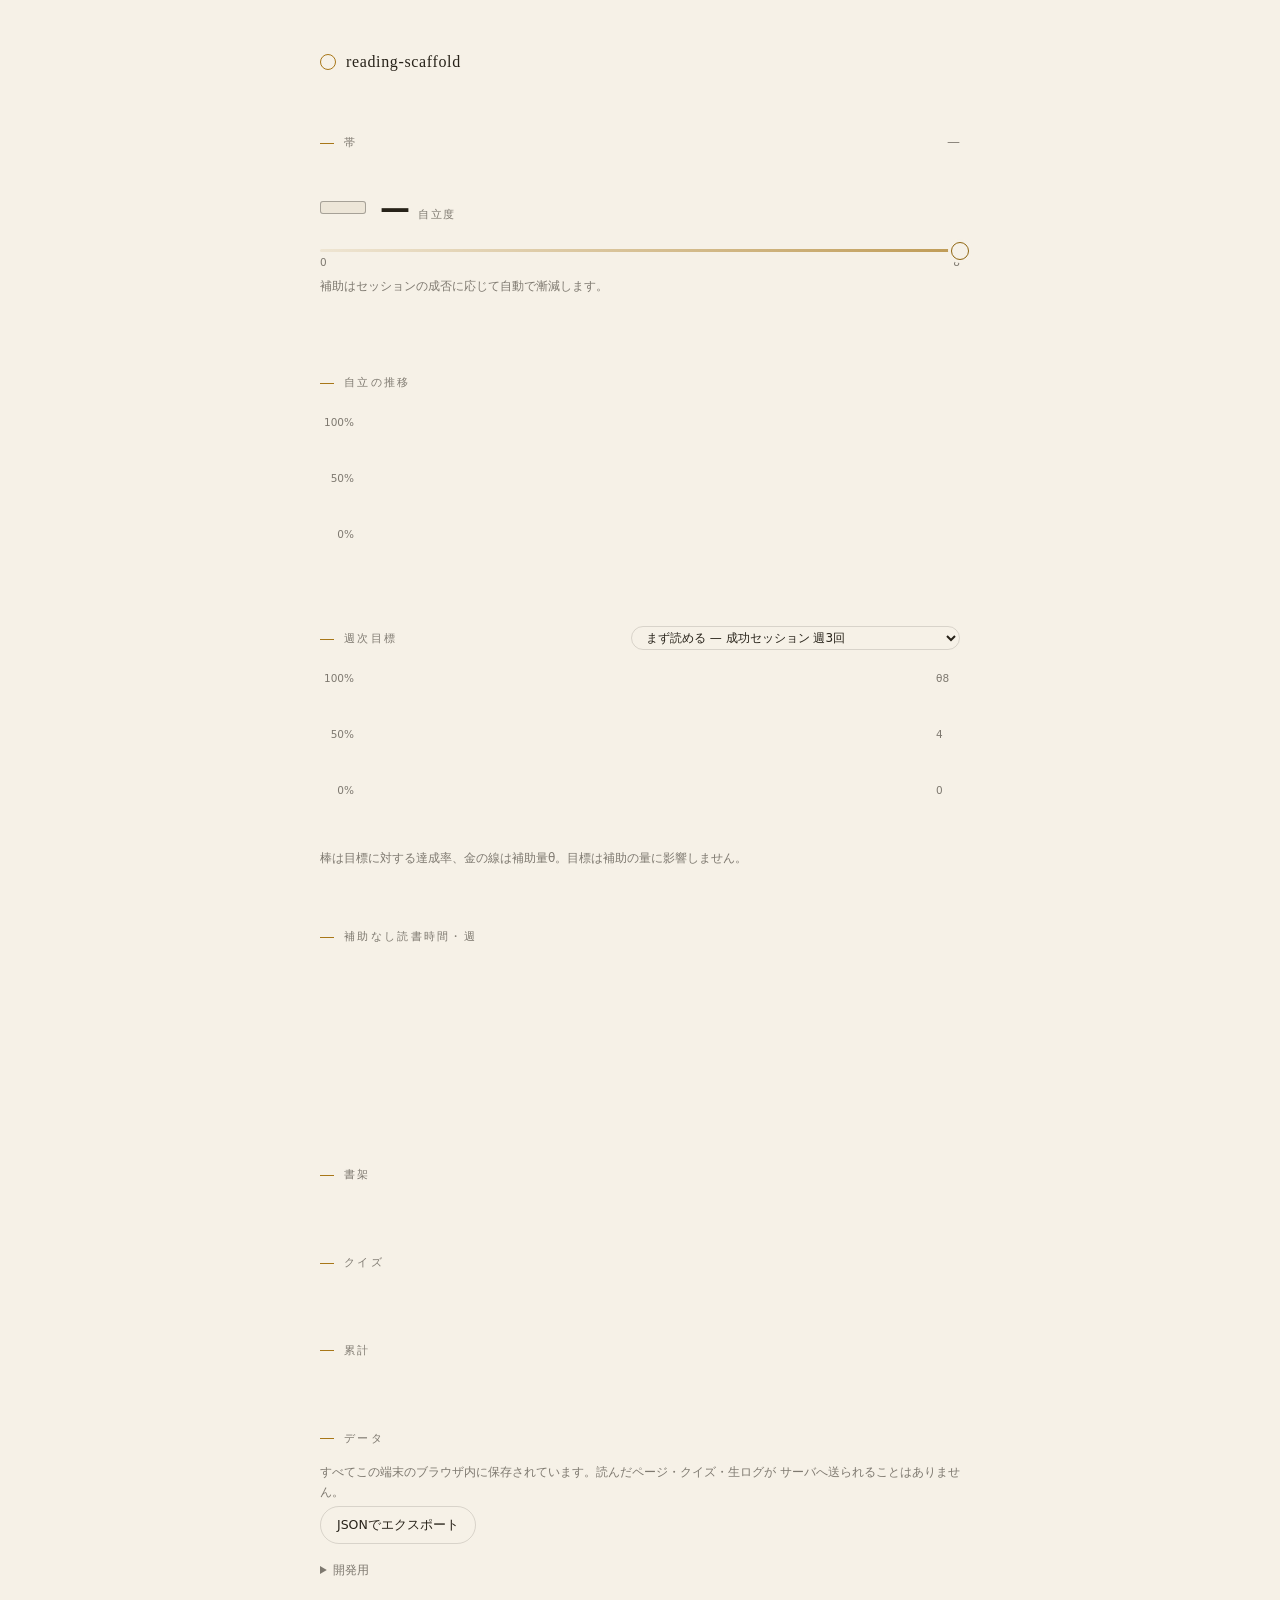
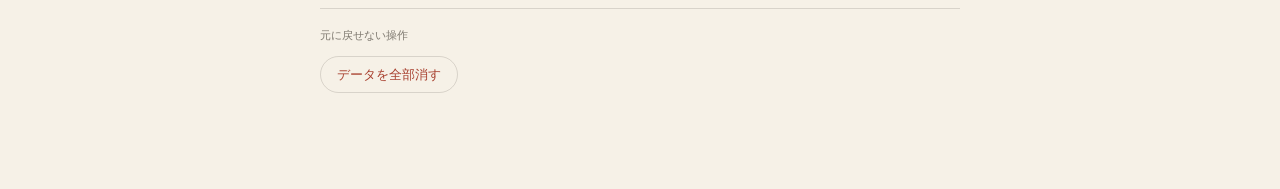
==== extension/src/dashboard/dashboard.html @ 3f40574f "デモモードをプロフィールごとの実行時トグルに(既定OFF) (v0.13.0) コード直書きのDEMO.enabledをやめ、chrome.storage.local(プロフィール別)へ。 本番プロフ" ====
<!doctype html>
<html lang="ja">
  <head>
    <meta charset="utf-8" />
    <title>reading-scaffold</title>
    <link rel="stylesheet" href="dashboard.css" />
  </head>
  <body>
    <main>
      <header>
        <span class="ring" aria-hidden="true"></span>
        <h1>reading-scaffold</h1>
        <span id="ver" class="ver"></span>
      </header>

      <!-- 帯: 自立度と段位。リングが左端(0)に着いたら卒業=黒帯 -->
      <section class="obi-sec" aria-label="帯">
        <div class="obi-head">
          <span class="eyebrow">帯</span>
          <span id="theta-label" class="theta-read">—</span>
        </div>
        <div class="rank-line">
          <span id="belt" class="belt" title="帯"></span>
          <span class="indep"><b id="indep-pct">—</b><span class="indep-cap">自立度</span></span>
        </div>
        <div class="obi-track" aria-hidden="true"><span id="obi-ring" class="obi-ring"></span></div>
        <div class="obi-ends" aria-hidden="true"><span>0</span><span>8</span></div>
        <p class="note">補助はセッションの成否に応じて自動で漸減します。</p>
        <p id="week-line" class="week-line"></p>
      </section>

      <!-- 自立の推移: θ履歴から導く上昇曲線(集中力の成長) -->
      <section aria-label="自立の推移">
        <span class="eyebrow">自立の推移</span>
        <div id="growth-wrap" class="growth-wrap">
          <div class="growth-y" aria-hidden="true">
            <span>100%</span><span>50%</span><span>0%</span>
          </div>
          <div class="growth-main">
            <svg id="growth" viewBox="0 0 600 160" preserveAspectRatio="none" role="img"
                 aria-label="自立度の推移グラフ"></svg>
            <div id="growth-x" class="growth-x" aria-hidden="true"></div>
          </div>
        </div>
        <p id="growth-empty" class="note" hidden>まだ推移はありません。</p>
      </section>

      <!-- 週次目標: 達成率(棒)×θ(金の線)の二軸。達成率を保ったままθが下がることが
           回復の証拠(docs/research/benchmark.md §5)。目標は本人が選ぶ・制御器は読まない・
           未達を警告しない(事実の表示のみ) -->
      <section aria-label="週次目標">
        <div class="obi-head">
          <span class="eyebrow">週次目標</span>
          <select id="goal" aria-label="週次目標の選択"></select>
        </div>
        <div id="kpi-wrap" class="growth-wrap">
          <div class="growth-y" aria-hidden="true">
            <span>100%</span><span>50%</span><span>0%</span>
          </div>
          <div class="growth-main">
            <svg id="kpi" viewBox="0 0 600 160" preserveAspectRatio="none" role="img"
                 aria-label="週次目標の達成率と補助量θの推移"></svg>
            <div id="kpi-x" class="growth-x" aria-hidden="true"></div>
          </div>
          <div class="growth-y kpi-y-right" aria-hidden="true">
            <span>θ8</span><span>4</span><span>0</span>
          </div>
        </div>
        <p id="kpi-empty" class="note" hidden>まだ記録がありません。</p>
        <p id="kpi-line" class="week-line"></p>
        <p class="note">棒は目標に対する達成率、金の線は補助量θ。目標は補助の量に影響しません。</p>
      </section>

      <section aria-label="週次推移">
        <span class="eyebrow">補助なし読書時間・週</span>
        <div id="chart"></div>
        <p id="chart-empty" class="note" hidden>まだ記録がありません。</p>
      </section>

      <section aria-label="書架">
        <span class="eyebrow">書架</span>
        <ul id="library" class="rows"></ul>
        <p id="library-empty" class="note" hidden>まだ読んだものがありません。</p>
      </section>

      <section aria-label="クイズ">
        <span class="eyebrow">クイズ</span>
        <ul id="quizzes" class="rows"></ul>
        <p id="quizzes-empty" class="note" hidden>まだクイズは出ていません。</p>
      </section>

      <section aria-label="累計">
        <span class="eyebrow">累計</span>
        <dl id="totals" class="ledger"></dl>
      </section>

      <section aria-label="データ">
        <span class="eyebrow">データ</span>
        <p class="note">
          すべてこの端末のブラウザ内に保存されています。読んだページ・クイズ・生ログが
          サーバへ送られることはありません。
        </p>
        <div class="actions">
          <button id="export" type="button">JSONでエクスポート</button>
        </div>
        <details class="override">
          <summary>開発用</summary>
          <label class="demo-toggle">
            <input id="demo" type="checkbox" />
            <span>デモモード(演出を派手にする)</span>
          </label>
          <p class="note">このプロフィールだけに効きます。計測・制御・記録には影響しません。
            本番はOFFのまま、発表用プロフィールだけONに。</p>
          <label class="override-label" for="theta">θを手動で上書き</label>
          <input id="theta" type="range" min="0" max="8" step="0.1" value="8" aria-label="補助量θ" />
          <div class="actions">
            <button id="ai-check" type="button">内蔵AIを確認・準備</button>
            <button id="seed-demo" type="button" hidden>玄人デモデータを投入</button>
          </div>
          <p id="ai-status" class="note"></p>
        </details>
        <div class="danger">
          <p class="danger-note">元に戻せない操作</p>
          <button id="wipe" type="button">データを全部消す</button>
        </div>
      </section>
    </main>
    <script type="module" src="dashboard.js"></script>
  </body>
</html>
---- extension/src/dashboard/dashboard.css ----
/* 夜の書斎。墨の紙に、製品の報酬色である金だけを差す。
   見出しと書名は明朝(本の書体)、UIと数字はゴシック。
   シグネチャは帯: θのスライダーを帯として描き、つまみは署名のリング。 */

:root {
  --bg: #171310;
  --ink: #eae3d6;
  --muted: rgba(234, 227, 214, 0.55);
  --faint: rgba(234, 227, 214, 0.12);
  --gold: #d9a441;
  --gold-bright: #e9bb63;
  --danger: #c0574a;
  color-scheme: dark;
  font-family: 'Hiragino Sans', 'Yu Gothic', system-ui, sans-serif;
}

@media (prefers-color-scheme: light) {
  :root {
    --bg: #f6f1e7;
    --ink: #272219;
    --muted: rgba(39, 34, 25, 0.58);
    --faint: rgba(39, 34, 25, 0.14);
    --gold: #a87718;
    --gold-bright: #8f650f;
    --danger: #a8402f;
    color-scheme: light;
  }
}

/* hidden属性をdisplay:flex等の指定より必ず優先させる */
[hidden] {
  display: none !important;
}

body {
  margin: 0;
  background: var(--bg);
  color: var(--ink);
  font-size: 14px;
  line-height: 1.7;
}

main {
  max-width: 640px;
  margin: 0 auto;
  padding: 48px 24px 96px;
  display: grid;
  gap: 56px;
}

/* 入場: そっと浮かび上がる(動きを減らす設定を尊重) */
@media (prefers-reduced-motion: no-preference) {
  main > * {
    animation: rise 0.55s ease both;
  }
  main > :nth-child(2) { animation-delay: 0.06s; }
  main > :nth-child(3) { animation-delay: 0.12s; }
  main > :nth-child(4) { animation-delay: 0.18s; }
  main > :nth-child(5) { animation-delay: 0.24s; }
  main > :nth-child(6) { animation-delay: 0.3s; }
  main > :nth-child(7) { animation-delay: 0.36s; }
  main > :nth-child(8) { animation-delay: 0.42s; }
  main > :nth-child(9) { animation-delay: 0.48s; }
}

@keyframes rise {
  from {
    opacity: 0;
    transform: translateY(10px);
  }
}

/* ---- ヘッダ ---- */

header {
  display: flex;
  align-items: baseline;
  gap: 10px;
}

.ring {
  flex: none;
  width: 14px;
  height: 14px;
  border: 1.5px solid var(--gold);
  border-radius: 50%;
  align-self: center;
}

h1 {
  margin: 0;
  font-family: 'Hiragino Mincho ProN', 'Yu Mincho', 'Noto Serif JP', serif;
  font-size: 16px;
  font-weight: 500;
  letter-spacing: 0.04em;
}

.ver {
  font-size: 11px;
  color: var(--muted);
  font-variant-numeric: tabular-nums;
}

/* ---- 見出し(小さく・間を張る) ---- */

.eyebrow {
  display: block;
  font-size: 10.5px;
  letter-spacing: 0.22em;
  color: var(--muted);
  margin-bottom: 14px;
}

.eyebrow::before {
  content: '';
  display: inline-block;
  width: 14px;
  height: 1px;
  background: var(--gold);
  margin-right: 10px;
  vertical-align: middle;
}

.note {
  font-size: 12px;
  color: var(--muted);
  margin: 4px 0;
}

/* ---- 帯(シグネチャ) ---- */

.obi-head {
  display: flex;
  align-items: baseline;
  justify-content: space-between;
}

.theta-read {
  font-size: 13px;
  color: var(--muted);
  font-variant-numeric: tabular-nums;
}

/* 段位と自立度 */
.rank-line {
  display: flex;
  align-items: center;
  gap: 14px;
  margin: 16px 0 4px;
}

.belt {
  width: 46px;
  height: 13px;
  border-radius: 3px;
  background: #ede6d8;
  box-shadow: inset 0 0 0 1px rgba(0, 0, 0, 0.3);
}

.indep b {
  font-size: 30px;
  font-weight: 600;
  font-variant-numeric: tabular-nums;
}

.indep-cap {
  font-size: 11px;
  color: var(--muted);
  margin-left: 8px;
  letter-spacing: 0.14em;
}

/* 帯本体(表示のみ): 右(8)ほど金が濃く、左端(0)=卒業へ向かって薄れていく */
.obi-track {
  position: relative;
  height: 3px;
  border-radius: 2px;
  margin-top: 16px;
  background: linear-gradient(
    90deg,
    color-mix(in srgb, var(--gold) 10%, transparent),
    color-mix(in srgb, var(--gold) 70%, transparent)
  );
}

/* リング=θの現在地。左端(0)に着いたら卒業 */
.obi-ring {
  position: absolute;
  top: 50%;
  left: 100%;
  width: 16px;
  height: 16px;
  border: 1.5px solid var(--gold-bright);
  border-radius: 50%;
  background: var(--bg);
  transform: translate(-50%, -50%);
  box-shadow: 0 0 0 3px var(--bg);
  transition: left 0.8s ease;
}

/* 自立の推移 */
.growth-wrap {
  display: flex;
  gap: 10px;
  align-items: stretch;
}

.growth-y {
  display: flex;
  flex-direction: column;
  justify-content: space-between;
  align-items: flex-end;
  width: 34px;
  /* 上下パディングでSVG内のグリッド線(y=14/146 of 160)に目盛りを揃える */
  padding: 8px 0 26px;
  font-size: 10.5px;
  color: var(--muted);
  font-variant-numeric: tabular-nums;
}

.growth-main {
  flex: 1;
  min-width: 0;
}

#growth {
  width: 100%;
  height: 160px;
  display: block;
}

.growth-x {
  display: flex;
  justify-content: space-between;
  margin-top: 4px;
  font-size: 10.5px;
  color: var(--muted);
  font-variant-numeric: tabular-nums;
}

.growth-grid {
  stroke: var(--faint);
  stroke-width: 1;
}

.growth-line {
  fill: none;
  stroke: var(--gold);
  stroke-width: 2;
  stroke-linejoin: round;
  stroke-linecap: round;
}

.growth-dot {
  fill: var(--gold-bright);
}

/* ---- 週次目標(達成率×θの二軸) ---- */

#kpi {
  width: 100%;
  height: 160px;
  display: block;
}

.kpi-y-right {
  align-items: flex-start;
  width: 24px;
}

/* 達成率の棒。責めない: 未達でも色は変えない(薄墨のまま)、満了だけ静かに濃くなる */
.kpi-bar {
  fill: var(--faint);
}

.kpi-bar-full {
  fill: color-mix(in srgb, var(--ink) 34%, transparent);
}

#goal {
  font: inherit;
  font-size: 12px;
  color: var(--ink);
  background: none;
  border: 1px solid var(--faint);
  border-radius: 999px;
  padding: 3px 10px;
  cursor: pointer;
}

#goal:hover {
  border-color: var(--gold);
}

#goal option {
  background: var(--bg);
}

/* θ手動上書き(開発用・データ節の折りたたみ) */
details.override {
  margin-top: 16px;
}

details.override summary {
  font-size: 12px;
  color: var(--muted);
  cursor: pointer;
}

.override-label {
  display: block;
  font-size: 12px;
  color: var(--muted);
  margin-top: 12px;
}

details.override .actions {
  margin-top: 14px;
}

details.override input[type='range'] {
  width: 100%;
  margin-top: 10px;
  accent-color: var(--gold);
}

.demo-toggle {
  display: flex;
  align-items: center;
  gap: 8px;
  margin-top: 12px;
  font-size: 13px;
  cursor: pointer;
}

.demo-toggle input {
  accent-color: var(--gold);
}

.obi-ends {
  display: flex;
  justify-content: space-between;
  font-size: 10.5px;
  color: var(--muted);
  font-variant-numeric: tabular-nums;
  margin-top: 2px;
}

.week-line {
  margin: 22px 0 0;
  font-size: 13px;
  color: var(--muted);
}

.week-line b {
  font-weight: 600;
  font-size: 15px;
  color: var(--ink);
  font-variant-numeric: tabular-nums;
}

/* ---- 週次グラフ: 補助なし=金、補助あり=薄墨 ---- */

#chart {
  display: flex;
  align-items: flex-end;
  gap: 8px;
  min-height: 150px;
}

#chart .col {
  flex: 1;
  display: flex;
  flex-direction: column;
  align-items: center;
  gap: 6px;
  min-width: 0;
}

#chart .bar {
  width: 100%;
  height: 112px;
  display: flex;
  flex-direction: column-reverse;
  border-radius: 3px 3px 0 0;
  overflow: hidden;
}

#chart .unassisted {
  background: var(--gold);
}

#chart .assisted {
  background: var(--faint);
}

#chart .value,
#chart .label {
  font-size: 10.5px;
  color: var(--muted);
  font-variant-numeric: tabular-nums;
  white-space: nowrap;
}

#chart .value {
  color: var(--gold);
}

/* ---- 一覧(書架・クイズ): 書名は明朝 ---- */

.rows {
  list-style: none;
  margin: 0;
  padding: 0;
}

.rows li {
  padding: 12px 2px;
  border-top: 1px solid var(--faint);
}

.rows li:first-child {
  border-top: none;
  padding-top: 2px;
}

.rows li.clickable {
  cursor: pointer;
}

.rows li.clickable:hover .row-title {
  color: var(--gold-bright);
}

.row-title {
  display: block;
  font-family: 'Hiragino Mincho ProN', 'Yu Mincho', 'Noto Serif JP', serif;
  font-size: 14.5px;
  line-height: 1.5;
  overflow: hidden;
  text-overflow: ellipsis;
  white-space: nowrap;
  transition: color 0.15s ease;
}

.row-meta {
  display: block;
  font-size: 11.5px;
  color: var(--muted);
  font-variant-numeric: tabular-nums;
  margin-top: 2px;
}

/* 回答履歴: ○=金、×=薄墨(責めない) */
.mk {
  letter-spacing: 3px;
}

.mk-o {
  color: var(--gold);
}

.mk-x {
  color: var(--muted);
  opacity: 0.6;
}

/* ---- 累計: 目次のドットリーダー ---- */

.ledger {
  margin: 0;
  display: grid;
  gap: 8px;
  max-width: 380px;
}

.ledger > div {
  display: flex;
  align-items: baseline;
  gap: 10px;
}

.ledger dt {
  font-size: 12.5px;
  color: var(--muted);
}

.ledger .leader {
  flex: 1;
  border-bottom: 1px dotted color-mix(in srgb, var(--ink) 30%, transparent);
  transform: translateY(-3px);
}

.ledger dd {
  margin: 0;
  font-size: 14px;
  font-variant-numeric: tabular-nums;
}

/* ---- データ管理 ---- */

.actions button,
.danger button {
  font: inherit;
  font-size: 12.5px;
  padding: 7px 16px;
  border: 1px solid var(--faint);
  border-radius: 999px;
  background: none;
  color: var(--ink);
  cursor: pointer;
  transition: border-color 0.15s ease, color 0.15s ease;
}

.actions button:hover {
  border-color: var(--gold);
  color: var(--gold-bright);
}

.danger {
  margin-top: 28px;
  padding-top: 18px;
  border-top: 1px solid var(--faint);
}

.danger-note {
  font-size: 11px;
  color: var(--muted);
  margin: 0 0 10px;
}

.danger button {
  color: var(--danger);
}

.danger button:hover {
  border-color: var(--danger);
}
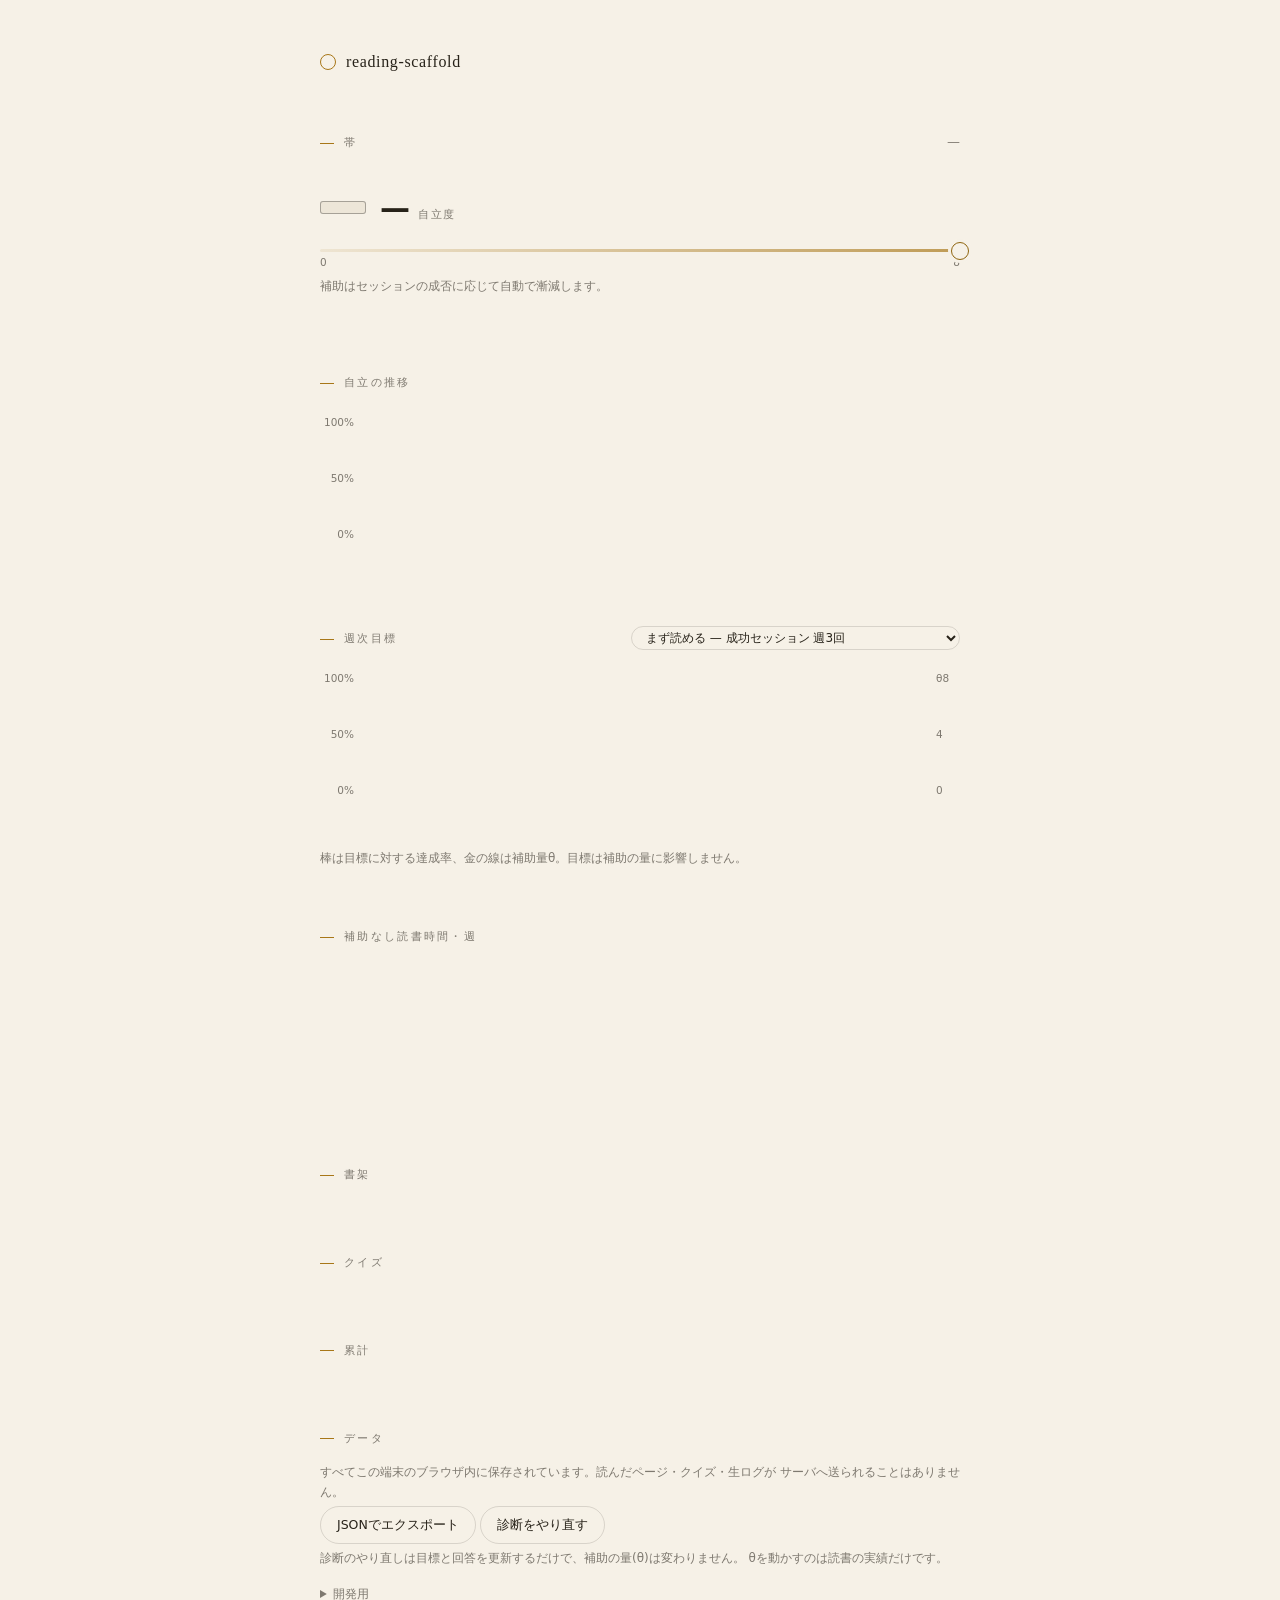
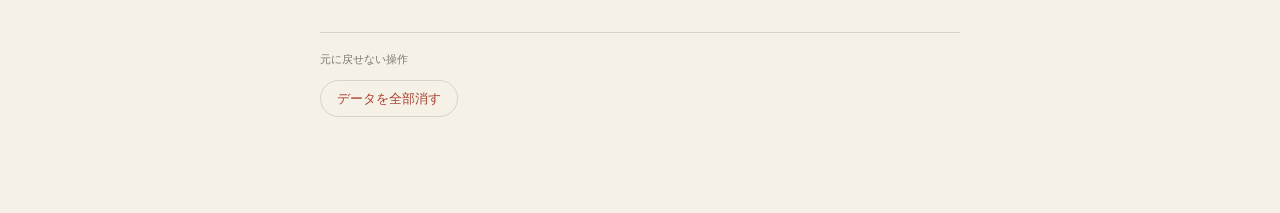
==== commit 39530f3d: "読書安定度Sの並走計測とRecalibrate (v0.14.0) architecture-v1.md 移行順の 2 と 5。  - S(stabilityScore): 行動シグナルだけの連続値。" ====
--- a/extension/src/dashboard/dashboard.html
+++ b/extension/src/dashboard/dashboard.html
@@ -102,7 +102,10 @@
         </p>
         <div class="actions">
           <button id="export" type="button">JSONでエクスポート</button>
+          <button id="recalibrate" type="button">診断をやり直す</button>
         </div>
+        <p class="note">診断のやり直しは目標と回答を更新するだけで、補助の量(θ)は変わりません。
+          θを動かすのは読書の実績だけです。</p>
         <details class="override">
           <summary>開発用</summary>
           <label class="demo-toggle">
@@ -118,6 +121,7 @@
             <button id="seed-demo" type="button" hidden>玄人デモデータを投入</button>
           </div>
           <p id="ai-status" class="note"></p>
+          <p id="s-report" class="note"></p>
         </details>
         <div class="danger">
           <p class="danger-note">元に戻せない操作</p>
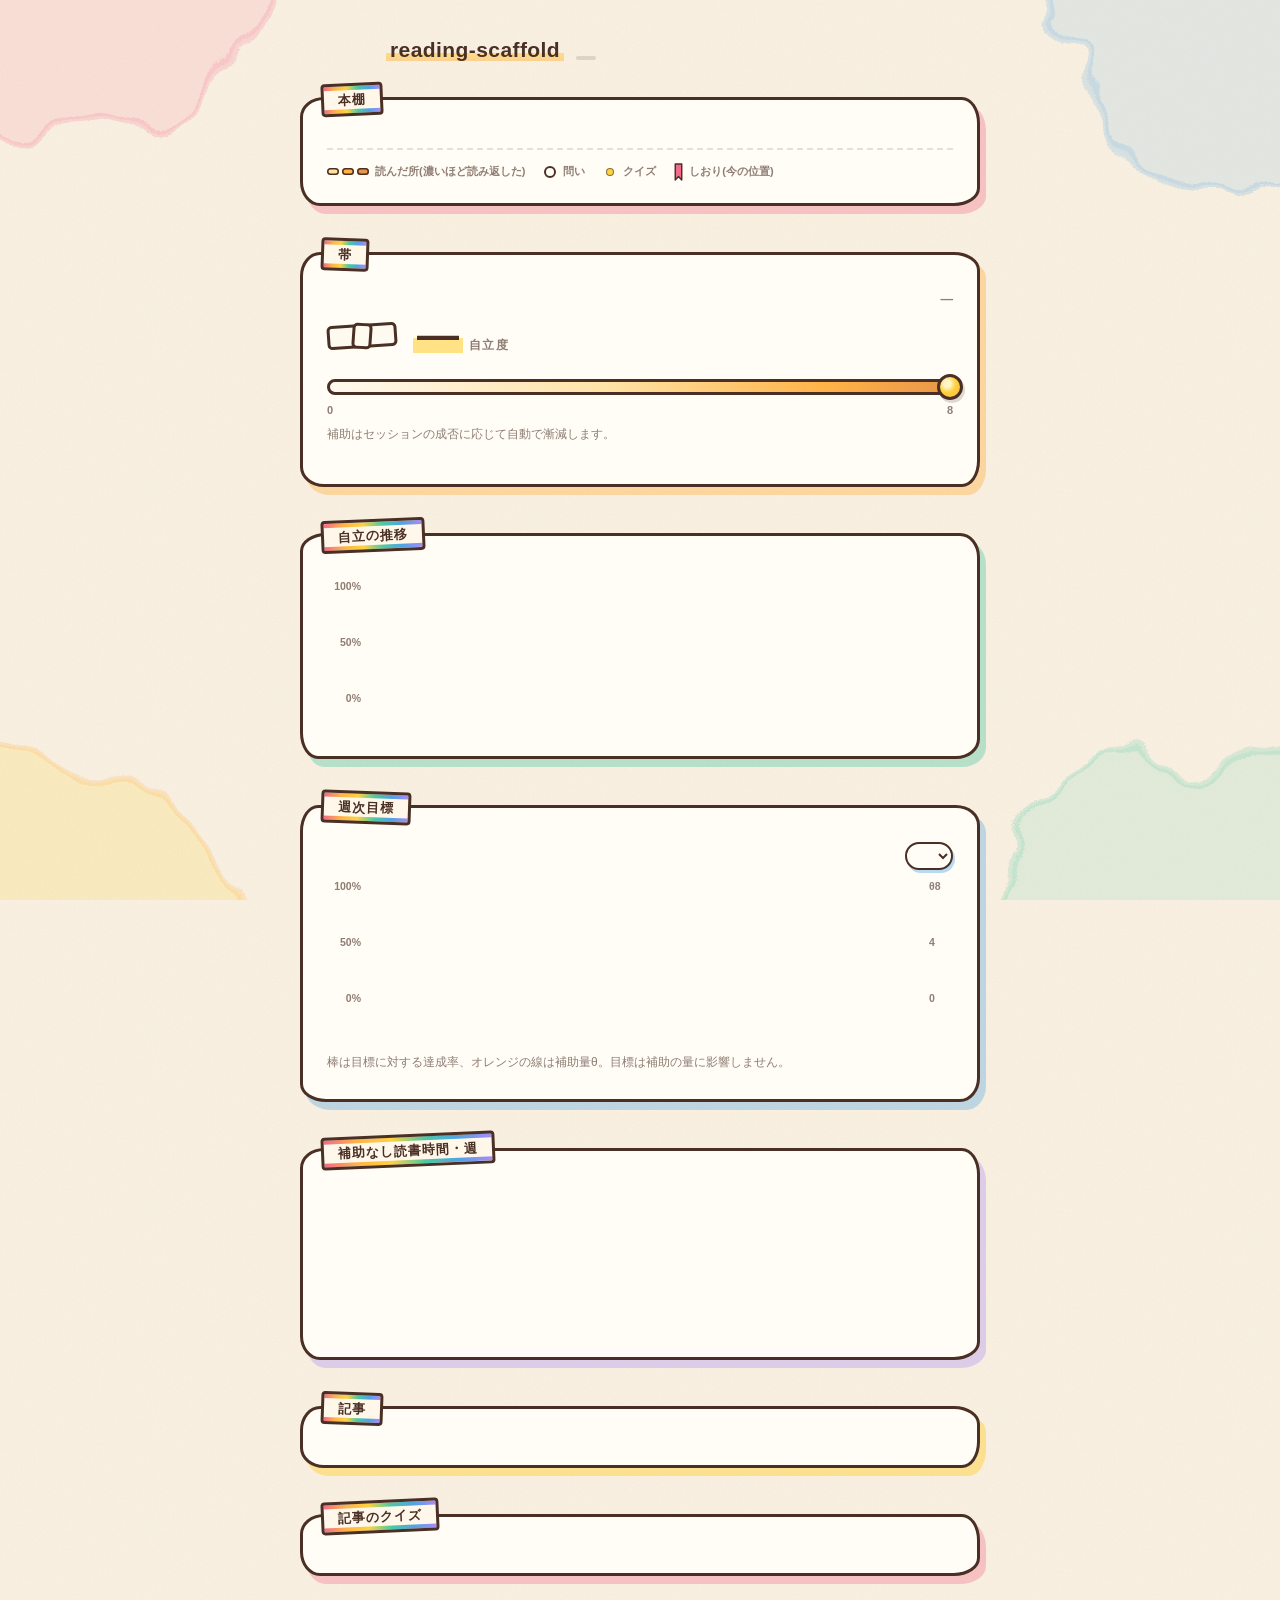
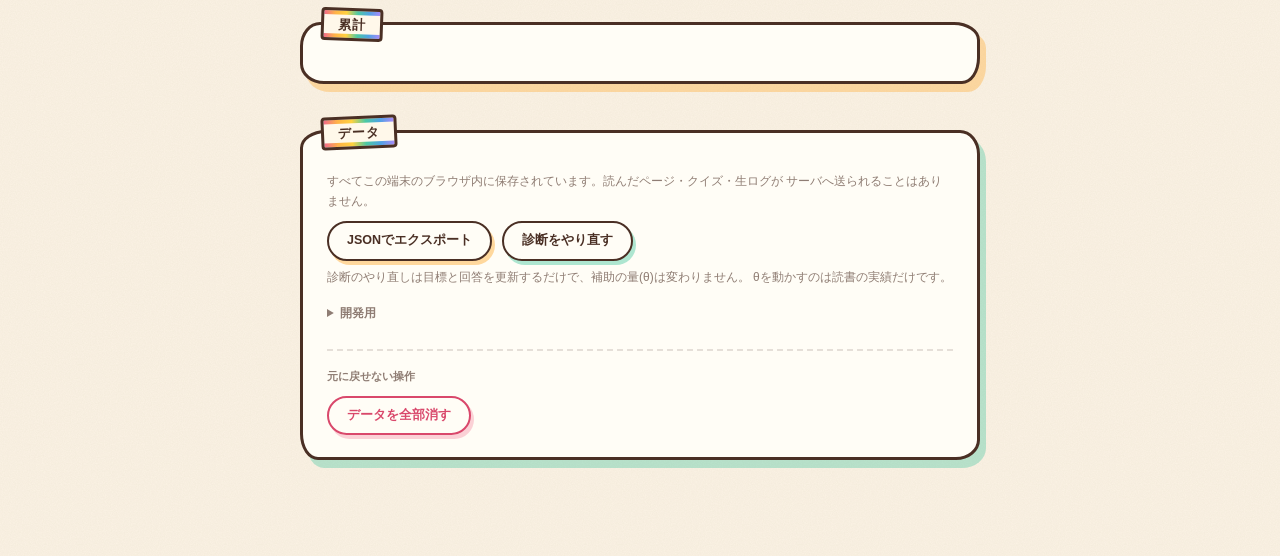
==== commit b13353bc: "ダッシュボード: 本棚を新設し、絵本・水彩の画風にそろえる - 本棚: 本ごとの位置・残り時間・読んだ所(読み返すほど濃い帯)・しおり・余白(問いとクイズ)・読んだ日 - 見た目を読書中の演出と同じ画" ====
--- a/extension/src/dashboard/dashboard.html
+++ b/extension/src/dashboard/dashboard.html
@@ -8,10 +8,24 @@
   <body>
     <main>
       <header>
-        <span class="ring" aria-hidden="true"></span>
+        <span id="mascot" class="mascot" aria-hidden="true"></span>
         <h1>reading-scaffold</h1>
         <span id="ver" class="ver"></span>
       </header>
+
+      <!-- 本棚: 本ごとの位置・残り時間・読んだ所(帯)・余白。記録カテゴリ — 事実だけを出す
+           (docs/data-design.md §4)。θ の節より上に置く: 卒業後も残るのはこちら -->
+      <section aria-label="本棚">
+        <span class="eyebrow">本棚</span>
+        <ul id="shelf" class="rows shelf"></ul>
+        <p id="shelf-legend" class="shelf-legend" aria-hidden="true">
+          <span class="lg"><i class="lg-run lg-run-1"></i><i class="lg-run lg-run-2"></i><i class="lg-run lg-run-3"></i>読んだ所(濃いほど読み返した)</span>
+          <span class="lg"><i class="lg-mark mk-question"></i>問い</span>
+          <span class="lg"><i class="lg-mark mk-quiz"></i>クイズ</span>
+          <span class="lg"><i class="lg-mark lg-bookmark"></i>しおり(今の位置)</span>
+        </p>
+        <p id="shelf-empty" class="note" hidden>まだ本がありません。Play ブックスで本を開いて読み始めると、ここに並びます。</p>
+      </section>
 
       <!-- 帯: 自立度と段位。リングが左端(0)に着いたら卒業=黒帯 -->
       <section class="obi-sec" aria-label="帯">
@@ -45,7 +59,7 @@
         <p id="growth-empty" class="note" hidden>まだ推移はありません。</p>
       </section>
 
-      <!-- 週次目標: 達成率(棒)×θ(金の線)の二軸。達成率を保ったままθが下がることが
+      <!-- 週次目標: 達成率(棒)×θ(オレンジの線)の二軸。達成率を保ったままθが下がることが
            回復の証拠(docs/research/benchmark.md §5)。目標は本人が選ぶ・制御器は読まない・
            未達を警告しない(事実の表示のみ) -->
       <section aria-label="週次目標">
@@ -68,7 +82,7 @@
         </div>
         <p id="kpi-empty" class="note" hidden>まだ記録がありません。</p>
         <p id="kpi-line" class="week-line"></p>
-        <p class="note">棒は目標に対する達成率、金の線は補助量θ。目標は補助の量に影響しません。</p>
+        <p class="note">棒は目標に対する達成率、オレンジの線は補助量θ。目標は補助の量に影響しません。</p>
       </section>
 
       <section aria-label="週次推移">
@@ -77,16 +91,15 @@
         <p id="chart-empty" class="note" hidden>まだ記録がありません。</p>
       </section>
 
-      <section aria-label="書架">
-        <span class="eyebrow">書架</span>
+      <!-- 本以外(Web記事)。本のクイズは本棚の余白に出すので、ここには記事のものだけ -->
+      <section id="library-sec" aria-label="記事">
+        <span class="eyebrow">記事</span>
         <ul id="library" class="rows"></ul>
-        <p id="library-empty" class="note" hidden>まだ読んだものがありません。</p>
       </section>
 
-      <section aria-label="クイズ">
-        <span class="eyebrow">クイズ</span>
+      <section id="quizzes-sec" aria-label="記事のクイズ">
+        <span class="eyebrow">記事のクイズ</span>
         <ul id="quizzes" class="rows"></ul>
-        <p id="quizzes-empty" class="note" hidden>まだクイズは出ていません。</p>
       </section>
 
       <section aria-label="累計">
--- a/extension/src/dashboard/dashboard.css
+++ b/extension/src/dashboard/dashboard.css
@@ -1,30 +1,30 @@
-/* 夜の書斎。墨の紙に、製品の報酬色である金だけを差す。
-   見出しと書名は明朝(本の書体)、UIと数字はゴシック。
-   シグネチャは帯: θのスライダーを帯として描き、つまみは署名のリング。 */
+/* 絵本・水彩。読書中の演出(stage.js / margin.js / bear.js)と同じ画風にそろえる:
+   生成りの紙に水彩のにじみ、セピアの太い描き線、丸ゴシック。
+   節は紙のカード(手描きの角丸+色付きの影)で、見出しはクイズと同じ「本の帯」のラベル。
+   色は演出と同じ水彩の6色だけ。記録の画面なので動きは入場だけ(報酬の演出は出さない)。 */
 
 :root {
-  --bg: #171310;
-  --ink: #eae3d6;
-  --muted: rgba(234, 227, 214, 0.55);
-  --faint: rgba(234, 227, 214, 0.12);
-  --gold: #d9a441;
-  --gold-bright: #e9bb63;
-  --danger: #c0574a;
-  color-scheme: dark;
-  font-family: 'Hiragino Sans', 'Yu Gothic', system-ui, sans-serif;
-}
-
-@media (prefers-color-scheme: light) {
-  :root {
-    --bg: #f6f1e7;
-    --ink: #272219;
-    --muted: rgba(39, 34, 25, 0.58);
-    --faint: rgba(39, 34, 25, 0.14);
-    --gold: #a87718;
-    --gold-bright: #8f650f;
-    --danger: #a8402f;
-    color-scheme: light;
-  }
+  --paper: #fffdf6;
+  --bg: #fbf3e4;
+  --ink: #4a2f24;
+  --muted: rgba(74, 47, 36, 0.62);
+  --faint: rgba(74, 47, 36, 0.14);
+  --line: 3px solid var(--ink);
+  /* 水彩の6色(paint.js の WATER と同じ) */
+  --coral: #f26b8a;
+  --honey: #ffb347;
+  --sun: #ffd23f;
+  --mint: #4cc9a3;
+  --sky: #4fa3e3;
+  --lilac: #a78bfa;
+  /* 線・文字に使う濃いめの色(紙の上で読める濃さ) */
+  --honey-deep: #e8964a;
+  --coral-deep: #d9486b;
+  --danger: #d9486b;
+  --rainbow: linear-gradient(90deg, #f26b8a, #ffb347, #ffd23f, #4cc9a3, #4fa3e3, #a78bfa);
+  color-scheme: light;
+  font-family: 'Hiragino Maru Gothic ProN', 'Zen Maru Gothic', 'M PLUS Rounded 1c', 'Hiragino Sans',
+    sans-serif;
 }
 
 /* hidden属性をdisplay:flex等の指定より必ず優先させる */
@@ -34,24 +34,37 @@
 
 body {
   margin: 0;
-  background: var(--bg);
   color: var(--ink);
   font-size: 14px;
   line-height: 1.7;
+  /* 紙のざらつき */
+  background: var(--bg)
+    url("data:image/svg+xml;utf8,<svg xmlns='http://www.w3.org/2000/svg' width='180' height='180'><filter id='n'><feTurbulence type='fractalNoise' baseFrequency='.85' numOctaves='2' stitchTiles='stitch'/><feColorMatrix values='0 0 0 0 .29 0 0 0 0 .18 0 0 0 0 .14 0 0 0 .07 0'/></filter><rect width='100%' height='100%' filter='url(%23n)'/></svg>");
+}
+
+/* 四隅の水彩のにじみ(にじんだ縁が少し濃くなる、水彩の溜まり) */
+body::before {
+  content: '';
+  position: fixed;
+  inset: 0;
+  z-index: -1;
+  pointer-events: none;
+  background: url("data:image/svg+xml;utf8,<svg xmlns='http://www.w3.org/2000/svg' viewBox='0 0 1000 1000' preserveAspectRatio='xMidYMid slice'><filter id='w' x='-30%' y='-30%' width='160%' height='160%'><feTurbulence type='fractalNoise' baseFrequency='.011' numOctaves='3' seed='7'/><feDisplacementMap in='SourceGraphic' scale='70' xChannelSelector='R' yChannelSelector='G'/></filter><g filter='url(%23w)' stroke-width='5'><circle cx='40' cy='60' r='190' fill='%23f26b8a' fill-opacity='.13' stroke='%23f26b8a' stroke-opacity='.2'/><circle cx='980' cy='140' r='160' fill='%234fa3e3' fill-opacity='.12' stroke='%234fa3e3' stroke-opacity='.18'/><circle cx='960' cy='930' r='200' fill='%234cc9a3' fill-opacity='.13' stroke='%234cc9a3' stroke-opacity='.2'/><circle cx='20' cy='900' r='170' fill='%23ffd23f' fill-opacity='.2' stroke='%23ffb347' stroke-opacity='.22'/></g></svg>")
+    center / cover no-repeat;
 }
 
 main {
-  max-width: 640px;
+  max-width: 680px;
   margin: 0 auto;
-  padding: 48px 24px 96px;
+  padding: 36px 24px 96px;
   display: grid;
-  gap: 56px;
-}
-
-/* 入場: そっと浮かび上がる(動きを減らす設定を尊重) */
+  gap: 46px;
+}
+
+/* 入場: ぽんと置かれる(動きを減らす設定を尊重) */
 @media (prefers-reduced-motion: no-preference) {
   main > * {
-    animation: rise 0.55s ease both;
+    animation: rise 0.55s cubic-bezier(0.2, 1.4, 0.4, 1) both;
   }
   main > :nth-child(2) { animation-delay: 0.06s; }
   main > :nth-child(3) { animation-delay: 0.12s; }
@@ -61,64 +74,114 @@
   main > :nth-child(7) { animation-delay: 0.36s; }
   main > :nth-child(8) { animation-delay: 0.42s; }
   main > :nth-child(9) { animation-delay: 0.48s; }
+  main > :nth-child(10) { animation-delay: 0.54s; }
 }
 
 @keyframes rise {
   from {
     opacity: 0;
-    transform: translateY(10px);
+    transform: translateY(14px) scale(0.98);
   }
 }
 
-/* ---- ヘッダ ---- */
+/* ---- ヘッダ: 本から顔を出すくま ---- */
 
 header {
   display: flex;
-  align-items: baseline;
-  gap: 10px;
-}
-
-.ring {
+  align-items: flex-end;
+  gap: 12px;
+  margin-bottom: -18px;
+}
+
+.mascot {
   flex: none;
-  width: 14px;
-  height: 14px;
-  border: 1.5px solid var(--gold);
-  border-radius: 50%;
-  align-self: center;
+  width: 74px;
+  margin-bottom: -6px;
+}
+
+.mascot svg {
+  display: block;
+  width: 100%;
+  height: auto;
 }
 
 h1 {
-  margin: 0;
-  font-family: 'Hiragino Mincho ProN', 'Yu Mincho', 'Noto Serif JP', serif;
-  font-size: 16px;
-  font-weight: 500;
-  letter-spacing: 0.04em;
+  margin: 0 0 6px;
+  font-size: 21px;
+  font-weight: 900;
+  letter-spacing: 0.02em;
+  line-height: 1.3;
+  /* 水彩の蛍光ペン */
+  background: linear-gradient(transparent 62%, rgba(255, 210, 63, 0.6) 62%, rgba(255, 179, 71, 0.5) 92%, transparent 92%);
+  padding: 0 4px;
 }
 
 .ver {
+  margin-bottom: 9px;
   font-size: 11px;
-  color: var(--muted);
-  font-variant-numeric: tabular-nums;
-}
-
-/* ---- 見出し(小さく・間を張る) ---- */
-
+  font-weight: 700;
+  color: var(--muted);
+  font-variant-numeric: tabular-nums;
+  border: 2px solid var(--faint);
+  border-radius: 999px;
+  padding: 0 8px;
+}
+
+/* ---- 節: 紙のカード ---- */
+
+main > section {
+  position: relative;
+  background: var(--paper);
+  border: var(--line);
+  border-radius: 24px 18px 26px 20px / 20px 26px 18px 24px;
+  padding: 34px 24px 22px;
+  --shadow: rgba(242, 107, 138, 0.34);
+  box-shadow: 6px 8px 0 var(--shadow);
+}
+
+main > section:nth-of-type(6n + 2) {
+  --shadow: rgba(255, 179, 71, 0.42);
+  border-radius: 20px 26px 18px 24px / 24px 18px 26px 20px;
+}
+main > section:nth-of-type(6n + 3) {
+  --shadow: rgba(76, 201, 163, 0.38);
+  border-radius: 26px 20px 24px 18px / 18px 24px 20px 26px;
+}
+main > section:nth-of-type(6n + 4) {
+  --shadow: rgba(79, 163, 227, 0.34);
+  border-radius: 18px 24px 20px 26px / 26px 20px 24px 18px;
+}
+main > section:nth-of-type(6n + 5) {
+  --shadow: rgba(167, 139, 250, 0.34);
+}
+main > section:nth-of-type(6n) {
+  --shadow: rgba(255, 210, 63, 0.5);
+  border-radius: 20px 26px 18px 24px / 24px 18px 26px 20px;
+}
+
+/* 見出し = 本の帯のラベル(クイズのカードと同じ形)。カードの上辺にかける */
 .eyebrow {
-  display: block;
-  font-size: 10.5px;
-  letter-spacing: 0.22em;
-  color: var(--muted);
-  margin-bottom: 14px;
-}
-
-.eyebrow::before {
-  content: '';
-  display: inline-block;
-  width: 14px;
-  height: 1px;
-  background: var(--gold);
-  margin-right: 10px;
-  vertical-align: middle;
+  position: absolute;
+  left: 18px;
+  top: -17px;
+  transform: rotate(-2.5deg);
+  background: #fff8ea;
+  background-image: var(--rainbow), var(--rainbow);
+  background-size: 100% 4px;
+  background-repeat: no-repeat;
+  background-position: top, bottom;
+  border: var(--line);
+  border-radius: 4px;
+  padding: 5px 14px 4px;
+  font-size: 13px;
+  font-weight: 900;
+  letter-spacing: 0.08em;
+  line-height: 1.4;
+  white-space: nowrap;
+}
+
+main > section:nth-of-type(even) .eyebrow {
+  transform: rotate(2deg);
 }
 
 .note {
@@ -131,12 +194,14 @@
 
 .obi-head {
   display: flex;
-  align-items: baseline;
-  justify-content: space-between;
+  align-items: center;
+  justify-content: flex-end;
+  min-height: 4px;
 }
 
 .theta-read {
-  font-size: 13px;
+  font-size: 12.5px;
+  font-weight: 700;
   color: var(--muted);
   font-variant-numeric: tabular-nums;
 }
@@ -145,42 +210,59 @@
 .rank-line {
   display: flex;
   align-items: center;
-  gap: 14px;
-  margin: 16px 0 4px;
-}
-
+  gap: 16px;
+  margin: 4px 0 4px;
+}
+
+/* 帯(武道の帯): 色はJSが段位で塗る。結び目つき */
 .belt {
-  width: 46px;
-  height: 13px;
-  border-radius: 3px;
-  background: #ede6d8;
-  box-shadow: inset 0 0 0 1px rgba(0, 0, 0, 0.3);
+  position: relative;
+  width: 64px;
+  height: 18px;
+  border: var(--line);
+  border-radius: 5px;
+  background: #fffaf0;
+  transform: rotate(-4deg);
+}
+
+.belt::after {
+  content: '';
+  position: absolute;
+  left: 50%;
+  top: 50%;
+  width: 14px;
+  height: 20px;
+  border: var(--line);
+  border-radius: 5px;
+  background: inherit;
+  transform: translate(-50%, -50%) rotate(8deg);
 }
 
 .indep b {
-  font-size: 30px;
-  font-weight: 600;
-  font-variant-numeric: tabular-nums;
+  font-size: 42px;
+  font-weight: 900;
+  line-height: 1;
+  font-variant-numeric: tabular-nums;
+  padding: 0 4px;
+  background: linear-gradient(transparent 58%, rgba(255, 210, 63, 0.62) 58%, rgba(255, 210, 63, 0.62) 90%, transparent 90%);
 }
 
 .indep-cap {
-  font-size: 11px;
-  color: var(--muted);
-  margin-left: 8px;
-  letter-spacing: 0.14em;
-}
-
-/* 帯本体(表示のみ): 右(8)ほど金が濃く、左端(0)=卒業へ向かって薄れていく */
+  font-size: 12px;
+  font-weight: 700;
+  color: var(--muted);
+  margin-left: 6px;
+  letter-spacing: 0.12em;
+}
+
+/* 帯本体(表示のみ): 右(8)ほど水彩が濃く、左端(0)=卒業へ向かって紙の色に近づく */
 .obi-track {
   position: relative;
-  height: 3px;
-  border-radius: 2px;
-  margin-top: 16px;
-  background: linear-gradient(
-    90deg,
-    color-mix(in srgb, var(--gold) 10%, transparent),
-    color-mix(in srgb, var(--gold) 70%, transparent)
-  );
+  height: 10px;
+  border: var(--line);
+  border-radius: 999px;
+  margin-top: 22px;
+  background: linear-gradient(90deg, #fffaf0, #ffe3a6 45%, var(--honey) 80%, var(--honey-deep));
 }
 
 /* リング=θの現在地。左端(0)に着いたら卒業 */
@@ -188,17 +270,42 @@
   position: absolute;
   top: 50%;
   left: 100%;
-  width: 16px;
-  height: 16px;
-  border: 1.5px solid var(--gold-bright);
+  width: 26px;
+  height: 26px;
+  box-sizing: border-box;
+  border: var(--line);
   border-radius: 50%;
-  background: var(--bg);
+  background: radial-gradient(circle at 36% 34%, #fff6c8 0 18%, var(--sun) 46%, var(--honey) 100%);
   transform: translate(-50%, -50%);
-  box-shadow: 0 0 0 3px var(--bg);
-  transition: left 0.8s ease;
-}
-
-/* 自立の推移 */
+  box-shadow: 2px 3px 0 rgba(74, 47, 36, 0.18);
+  transition: left 0.8s cubic-bezier(0.3, 1.4, 0.5, 1);
+}
+
+.obi-ends {
+  display: flex;
+  justify-content: space-between;
+  font-size: 11px;
+  font-weight: 700;
+  color: var(--muted);
+  font-variant-numeric: tabular-nums;
+  margin-top: 6px;
+}
+
+.week-line {
+  margin: 18px 0 0;
+  font-size: 13px;
+  color: var(--muted);
+}
+
+.week-line b {
+  font-weight: 900;
+  font-size: 16px;
+  color: var(--ink);
+  font-variant-numeric: tabular-nums;
+}
+
+/* ---- グラフ共通(自立の推移・週次目標) ---- */
+
 .growth-wrap {
   display: flex;
   gap: 10px;
@@ -214,6 +321,7 @@
   /* 上下パディングでSVG内のグリッド線(y=14/146 of 160)に目盛りを揃える */
   padding: 8px 0 26px;
   font-size: 10.5px;
+  font-weight: 700;
   color: var(--muted);
   font-variant-numeric: tabular-nums;
 }
@@ -223,77 +331,110 @@
   min-width: 0;
 }
 
-#growth {
-  width: 100%;
-  height: 160px;
-  display: block;
-}
-
-.growth-x {
-  display: flex;
-  justify-content: space-between;
-  margin-top: 4px;
-  font-size: 10.5px;
-  color: var(--muted);
-  font-variant-numeric: tabular-nums;
-}
-
-.growth-grid {
-  stroke: var(--faint);
-  stroke-width: 1;
-}
-
-.growth-line {
-  fill: none;
-  stroke: var(--gold);
-  stroke-width: 2;
-  stroke-linejoin: round;
-  stroke-linecap: round;
-}
-
-.growth-dot {
-  fill: var(--gold-bright);
-}
-
-/* ---- 週次目標(達成率×θの二軸) ---- */
-
+#growth,
 #kpi {
   width: 100%;
   height: 160px;
   display: block;
-}
+  overflow: visible;
+}
+
+.growth-x {
+  display: flex;
+  justify-content: space-between;
+  margin-top: 4px;
+  font-size: 10.5px;
+  font-weight: 700;
+  color: var(--muted);
+  font-variant-numeric: tabular-nums;
+}
+
+/* SVGは横に伸ばして描くので、線の太さは伸ばさない */
+#growth *,
+#kpi * {
+  vector-effect: non-scaling-stroke;
+}
+
+.growth-grid {
+  stroke: var(--faint);
+  stroke-width: 1.5;
+  stroke-dasharray: 2 6;
+  stroke-linecap: round;
+}
+
+/* 線の下の水彩の塗り */
+.growth-area {
+  fill: rgba(255, 210, 63, 0.26);
+  stroke: none;
+}
+
+.growth-line {
+  fill: none;
+  stroke: var(--honey-deep);
+  stroke-width: 3.5;
+  stroke-linejoin: round;
+  stroke-linecap: round;
+}
+
+.growth-dot {
+  fill: var(--honey-deep);
+}
+
+/* 最新の点(いま) */
+.growth-dot-now {
+  fill: var(--coral);
+  stroke: var(--ink);
+  stroke-width: 2.5;
+}
+
+/* ---- 週次目標(達成率×θの二軸) ---- */
 
 .kpi-y-right {
   align-items: flex-start;
   width: 24px;
 }
 
-/* 達成率の棒。責めない: 未達でも色は変えない(薄墨のまま)、満了だけ静かに濃くなる */
+/* 合格ライン(達成率80%)。点線・墨。棒と同じく、下回っても色は変えない */
+.kpi-pass {
+  stroke: var(--muted);
+  stroke-width: 2;
+  stroke-dasharray: 6 6;
+  stroke-linecap: round;
+}
+
+/* 達成率の棒。責めない: 未達でも色は変えない(淡い空色のまま)、満了だけ少し濃くなる */
 .kpi-bar {
-  fill: var(--faint);
+  fill: rgba(79, 163, 227, 0.2);
+  stroke: var(--ink);
+  stroke-width: 2.5;
+  rx: 5px;
 }
 
 .kpi-bar-full {
-  fill: color-mix(in srgb, var(--ink) 34%, transparent);
+  fill: rgba(79, 163, 227, 0.45);
 }
 
 #goal {
+  margin-left: auto;
+  max-width: 100%;
   font: inherit;
   font-size: 12px;
+  font-weight: 700;
   color: var(--ink);
-  background: none;
-  border: 1px solid var(--faint);
+  background: var(--paper);
+  border: 2.5px solid var(--ink);
   border-radius: 999px;
-  padding: 3px 10px;
+  padding: 4px 12px;
+  box-shadow: 2px 3px 0 rgba(79, 163, 227, 0.4);
   cursor: pointer;
 }
 
 #goal:hover {
-  border-color: var(--gold);
+  box-shadow: 3px 4px 0 rgba(79, 163, 227, 0.55);
 }
 
 #goal option {
-  background: var(--bg);
+  background: var(--paper);
 }
 
 /* θ手動上書き(開発用・データ節の折りたたみ) */
@@ -301,8 +442,10 @@
   margin-top: 16px;
 }
 
-details.override summary {
+details.override summary,
+details.margin summary {
   font-size: 12px;
+  font-weight: 700;
   color: var(--muted);
   cursor: pointer;
 }
@@ -321,7 +464,7 @@
 details.override input[type='range'] {
   width: 100%;
   margin-top: 10px;
-  accent-color: var(--gold);
+  accent-color: var(--honey-deep);
 }
 
 .demo-toggle {
@@ -334,37 +477,15 @@
 }
 
 .demo-toggle input {
-  accent-color: var(--gold);
-}
-
-.obi-ends {
-  display: flex;
-  justify-content: space-between;
-  font-size: 10.5px;
-  color: var(--muted);
-  font-variant-numeric: tabular-nums;
-  margin-top: 2px;
-}
-
-.week-line {
-  margin: 22px 0 0;
-  font-size: 13px;
-  color: var(--muted);
-}
-
-.week-line b {
-  font-weight: 600;
-  font-size: 15px;
-  color: var(--ink);
-  font-variant-numeric: tabular-nums;
-}
-
-/* ---- 週次グラフ: 補助なし=金、補助あり=薄墨 ---- */
+  accent-color: var(--honey-deep);
+}
+
+/* ---- 週次グラフ: 補助なし=おひさま色、補助あり=淡い紙色 ---- */
 
 #chart {
   display: flex;
   align-items: flex-end;
-  gap: 8px;
+  gap: 10px;
   min-height: 150px;
 }
 
@@ -382,31 +503,44 @@
   height: 112px;
   display: flex;
   flex-direction: column-reverse;
-  border-radius: 3px 3px 0 0;
-  overflow: hidden;
+}
+
+/* 描き線は内側の影で引く(高さ0の週は線も出ない) */
+#chart .unassisted,
+#chart .assisted {
+  border-radius: 9px 9px 4px 4px;
+  box-shadow: inset 0 0 0 2.5px var(--ink);
 }
 
 #chart .unassisted {
-  background: var(--gold);
+  background: linear-gradient(180deg, var(--sun), var(--honey));
 }
 
 #chart .assisted {
-  background: var(--faint);
+  background: #f3e7d4;
+}
+
+/* 補助ありの上に積むときは、描き線を1本に重ねる */
+#chart .assisted + .unassisted {
+  margin-bottom: -2.5px;
+  border-radius: 9px 9px 0 0;
 }
 
 #chart .value,
 #chart .label {
   font-size: 10.5px;
+  font-weight: 700;
   color: var(--muted);
   font-variant-numeric: tabular-nums;
   white-space: nowrap;
 }
 
 #chart .value {
-  color: var(--gold);
-}
-
-/* ---- 一覧(書架・クイズ): 書名は明朝 ---- */
+  color: var(--ink);
+  font-weight: 900;
+}
+
+/* ---- 一覧(本棚・記事・クイズ) ---- */
 
 .rows {
   list-style: none;
@@ -416,7 +550,7 @@
 
 .rows li {
   padding: 12px 2px;
-  border-top: 1px solid var(--faint);
+  border-top: 2px dashed var(--faint);
 }
 
 .rows li:first-child {
@@ -429,13 +563,13 @@
 }
 
 .rows li.clickable:hover .row-title {
-  color: var(--gold-bright);
+  color: var(--honey-deep);
 }
 
 .row-title {
   display: block;
-  font-family: 'Hiragino Mincho ProN', 'Yu Mincho', 'Noto Serif JP', serif;
   font-size: 14.5px;
+  font-weight: 800;
   line-height: 1.5;
   overflow: hidden;
   text-overflow: ellipsis;
@@ -451,18 +585,322 @@
   margin-top: 2px;
 }
 
-/* 回答履歴: ○=金、×=薄墨(責めない) */
+/* 回答履歴: ○=はなまるの赤、×=薄墨(責めない) */
 .mk {
   letter-spacing: 3px;
 }
 
 .mk-o {
-  color: var(--gold);
+  color: var(--coral-deep);
+  font-weight: 900;
 }
 
 .mk-x {
   color: var(--muted);
   opacity: 0.6;
+}
+
+/* ---- 本棚: 帯は本の長さ。はちみつの濃さ=読んだ回数(1回・2回・3回以上)、しおり=今の位置 ---- */
+
+.shelf > li {
+  padding: 16px 2px 14px;
+}
+
+/* 本の中の一覧(余白・読んだ日)には、外側の一覧の罫線と余白をかけない */
+.shelf .marginalia > li,
+.shelf .days > li {
+  padding: 0;
+  border-top: none;
+}
+
+a.row-title {
+  color: inherit;
+  text-decoration: none;
+  font-size: 16px;
+}
+
+a.row-title:hover {
+  color: var(--honey-deep);
+}
+
+.band {
+  margin-top: 12px;
+}
+
+/* 問い・クイズの段(位置だけを示す点の列) */
+.band-lane {
+  position: relative;
+  height: 14px;
+}
+
+.band-track {
+  position: relative;
+  height: 9px;
+  margin-top: 8px;
+  border: 2.5px solid var(--ink);
+  border-radius: 999px;
+  background: #fff7e6;
+}
+
+.band-run {
+  position: absolute;
+  top: 0;
+  bottom: 0;
+  border-radius: 999px;
+}
+
+/* 隣り合う塗りの間は紙の色で2pxあける(枠線で区切らない) */
+.band-run + .band-run {
+  border-left: 2px solid var(--paper);
+}
+
+.band-run-1,
+.lg-run-1 {
+  background: #ffe1a3;
+}
+
+.band-run-2,
+.lg-run-2 {
+  background: var(--honey);
+}
+
+.band-run-3,
+.lg-run-3 {
+  background: var(--honey-deep);
+}
+
+/* 点の当たり判定は見た目より大きく。見た目は ::after */
+.band-mark {
+  position: absolute;
+  top: 50%;
+  width: 16px;
+  height: 16px;
+  transform: translate(-50%, -50%);
+}
+
+.mk-question::after,
+.mk-quiz::after {
+  content: '';
+  position: absolute;
+  inset: 0;
+  margin: auto;
+  border-radius: 50%;
+  box-sizing: border-box;
+}
+
+/* 問い=輪(読書中の問いの入口と同じ形)。本人起点なので太い描き線 */
+.mk-question::after {
+  width: 12px;
+  height: 12px;
+  border: 2.5px solid var(--ink);
+  background: var(--paper);
+}
+
+/* クイズ=おひさま色の小さな点(クイズのカードの色)。システムが出したものなので控えめ */
+.mk-quiz::after {
+  width: 8px;
+  height: 8px;
+  background: var(--sun);
+  border: 1.5px solid var(--muted);
+}
+
+/* しおり: 水彩の赤いリボン */
+.band-bookmark {
+  position: absolute;
+  top: -10px;
+  width: 12px;
+  height: 25px;
+  background: url("data:image/svg+xml;utf8,<svg xmlns='http://www.w3.org/2000/svg' viewBox='0 0 12 25'><path d='M1.5 1.5h9v22l-4.5-4.6-4.5 4.6z' fill='%23f26b8a' stroke='%234a2f24' stroke-width='2' stroke-linejoin='round'/></svg>")
+    center / contain no-repeat;
+  transform: translateX(-50%);
+}
+
+.band-bookmark::before {
+  content: '';
+  position: absolute;
+  inset: -2px -4px;
+}
+
+.band-ends {
+  display: flex;
+  justify-content: space-between;
+  margin-top: 4px;
+  font-size: 10.5px;
+  font-weight: 700;
+  color: var(--muted);
+  font-variant-numeric: tabular-nums;
+}
+
+.shelf-legend {
+  display: flex;
+  flex-wrap: wrap;
+  gap: 6px 18px;
+  margin: 14px 0 0;
+  padding-top: 12px;
+  border-top: 2px dashed var(--faint);
+  font-size: 11px;
+  font-weight: 700;
+  color: var(--muted);
+}
+
+.lg {
+  display: inline-flex;
+  align-items: center;
+  gap: 6px;
+}
+
+.lg-run {
+  display: inline-block;
+  width: 12px;
+  height: 7px;
+  border-radius: 999px;
+  box-shadow: inset 0 0 0 1.5px var(--ink);
+  margin-right: -3px;
+}
+
+.lg-run:last-of-type {
+  margin-right: 0;
+}
+
+.lg-mark {
+  position: relative;
+  display: inline-block;
+  width: 14px;
+  height: 14px;
+}
+
+.lg-bookmark {
+  width: 9px;
+  height: 18px;
+  background: url("data:image/svg+xml;utf8,<svg xmlns='http://www.w3.org/2000/svg' viewBox='0 0 12 25'><path d='M1.5 1.5h9v22l-4.5-4.6-4.5 4.6z' fill='%23f26b8a' stroke='%234a2f24' stroke-width='2' stroke-linejoin='round'/></svg>")
+    center / contain no-repeat;
+}
+
+/* 余白と読んだ日(開いたときだけ) */
+details.margin {
+  margin-top: 12px;
+}
+
+details.margin summary {
+  font-variant-numeric: tabular-nums;
+}
+
+details.margin summary:hover,
+details.override summary:hover {
+  color: var(--ink);
+}
+
+.sub {
+  display: inline-block;
+  margin: 16px 0 8px;
+  padding: 0 8px;
+  font-size: 11px;
+  font-weight: 900;
+  letter-spacing: 0.14em;
+  border-radius: 999px;
+  background: rgba(76, 201, 163, 0.22);
+}
+
+.marginalia,
+.days {
+  list-style: none;
+  margin: 0;
+  padding: 0;
+  display: grid;
+}
+
+.marginalia {
+  gap: 12px;
+}
+
+.mg {
+  display: grid;
+  grid-template-columns: 34px 14px 1fr;
+  gap: 10px;
+  align-items: start;
+}
+
+.mg-page {
+  font-size: 11px;
+  font-weight: 700;
+  color: var(--muted);
+  text-align: right;
+  font-variant-numeric: tabular-nums;
+  line-height: 1.75;
+}
+
+.mg-glyph {
+  position: relative;
+  width: 14px;
+  height: 14px;
+  margin-top: 4px;
+}
+
+.mg-text {
+  font-size: 13px;
+  font-weight: 700;
+}
+
+.mg-quiz .mg-text {
+  color: var(--muted);
+}
+
+.mg .mk {
+  margin-left: 6px;
+  font-size: 11px;
+  color: var(--muted);
+}
+
+.mg-sel {
+  display: block;
+  margin-top: 4px;
+  padding-left: 8px;
+  border-left: 3px solid var(--sun);
+  font-size: 12.5px;
+  color: var(--muted);
+}
+
+.mg-ans {
+  display: block;
+  margin-top: 4px;
+  font-size: 12px;
+  color: var(--muted);
+}
+
+.days {
+  gap: 6px;
+}
+
+/* 右の列は固定幅: 行ごとに横棒の長さ(=本の縮尺)を揃える */
+.days li {
+  display: grid;
+  grid-template-columns: 34px 1fr 112px;
+  gap: 10px;
+  align-items: center;
+  font-size: 11.5px;
+  color: var(--muted);
+  font-variant-numeric: tabular-nums;
+}
+
+.day-date,
+.day-meta {
+  text-align: right;
+}
+
+.day-track {
+  position: relative;
+  height: 6px;
+  border-radius: 999px;
+  background: var(--faint);
+}
+
+.day-track i {
+  position: absolute;
+  top: 0;
+  bottom: 0;
+  min-width: 4px;
+  border-radius: 999px;
+  background: var(--honey);
 }
 
 /* ---- 累計: 目次のドットリーダー ---- */
@@ -471,7 +909,7 @@
   margin: 0;
   display: grid;
   gap: 8px;
-  max-width: 380px;
+  max-width: 400px;
 }
 
 .ledger > div {
@@ -482,57 +920,83 @@
 
 .ledger dt {
   font-size: 12.5px;
+  font-weight: 700;
   color: var(--muted);
 }
 
 .ledger .leader {
   flex: 1;
-  border-bottom: 1px dotted color-mix(in srgb, var(--ink) 30%, transparent);
-  transform: translateY(-3px);
+  border-bottom: 2.5px dotted rgba(74, 47, 36, 0.24);
+  transform: translateY(-4px);
 }
 
 .ledger dd {
   margin: 0;
-  font-size: 14px;
+  font-size: 15px;
+  font-weight: 900;
   font-variant-numeric: tabular-nums;
 }
 
 /* ---- データ管理 ---- */
+
+.actions {
+  display: flex;
+  flex-wrap: wrap;
+  gap: 10px;
+  margin: 10px 0 6px;
+}
 
 .actions button,
 .danger button {
   font: inherit;
   font-size: 12.5px;
-  padding: 7px 16px;
-  border: 1px solid var(--faint);
+  font-weight: 800;
+  padding: 7px 18px;
+  border: 2.5px solid var(--ink);
   border-radius: 999px;
-  background: none;
+  background: var(--paper);
   color: var(--ink);
+  box-shadow: 3px 4px 0 rgba(255, 179, 71, 0.5);
   cursor: pointer;
-  transition: border-color 0.15s ease, color 0.15s ease;
-}
-
-.actions button:hover {
-  border-color: var(--gold);
-  color: var(--gold-bright);
+  transition: transform 0.12s ease, box-shadow 0.12s ease;
+}
+
+.actions button:nth-child(2) {
+  box-shadow: 3px 4px 0 rgba(76, 201, 163, 0.45);
+}
+
+.actions button:hover,
+.danger button:hover {
+  transform: translate(-1px, -1px);
+}
+
+.actions button:active,
+.danger button:active {
+  transform: translate(3px, 4px);
+  box-shadow: none;
+}
+
+.actions button:disabled {
+  opacity: 0.5;
+  cursor: default;
+  transform: none;
 }
 
 .danger {
-  margin-top: 28px;
-  padding-top: 18px;
-  border-top: 1px solid var(--faint);
+  margin-top: 26px;
+  padding-top: 16px;
+  border-top: 2px dashed var(--faint);
 }
 
 .danger-note {
   font-size: 11px;
+  font-weight: 700;
   color: var(--muted);
   margin: 0 0 10px;
 }
 
 .danger button {
   color: var(--danger);
-}
-
-.danger button:hover {
   border-color: var(--danger);
-}
+  box-shadow: 3px 4px 0 rgba(242, 107, 138, 0.3);
+}
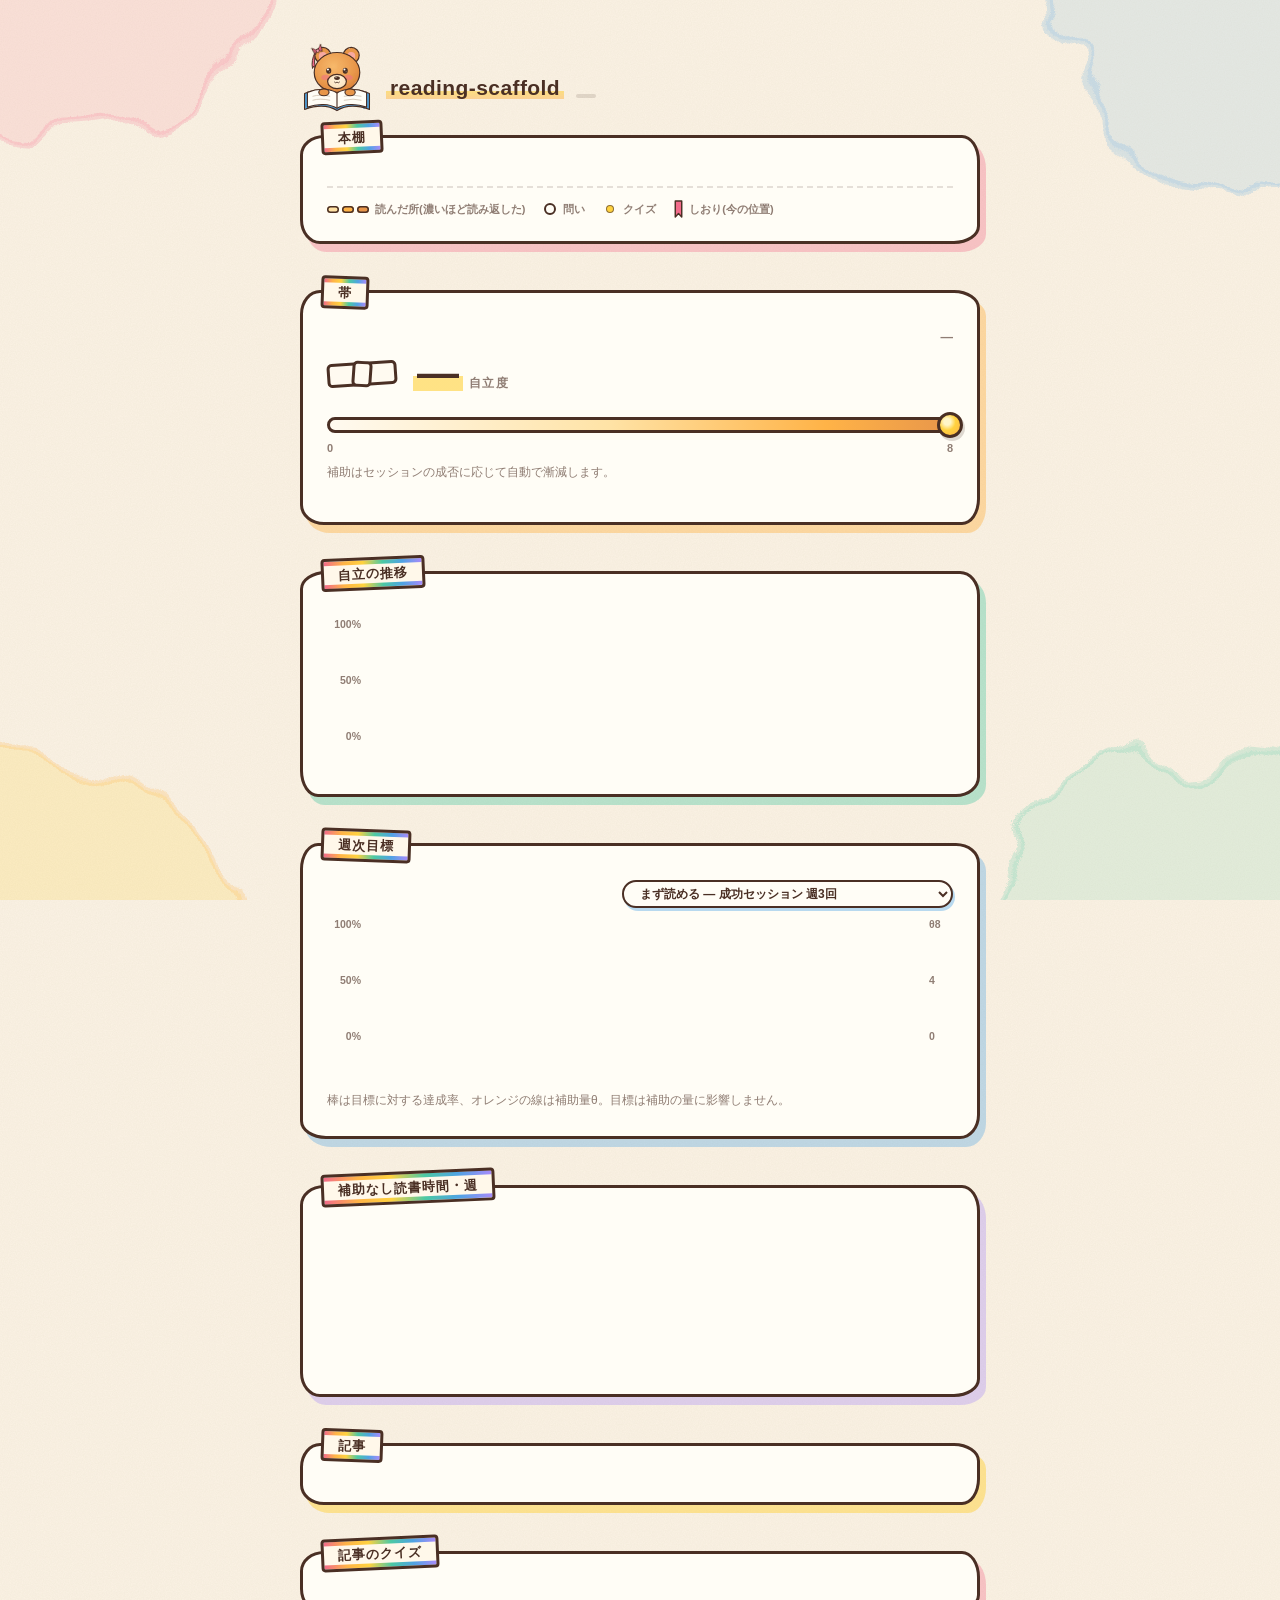
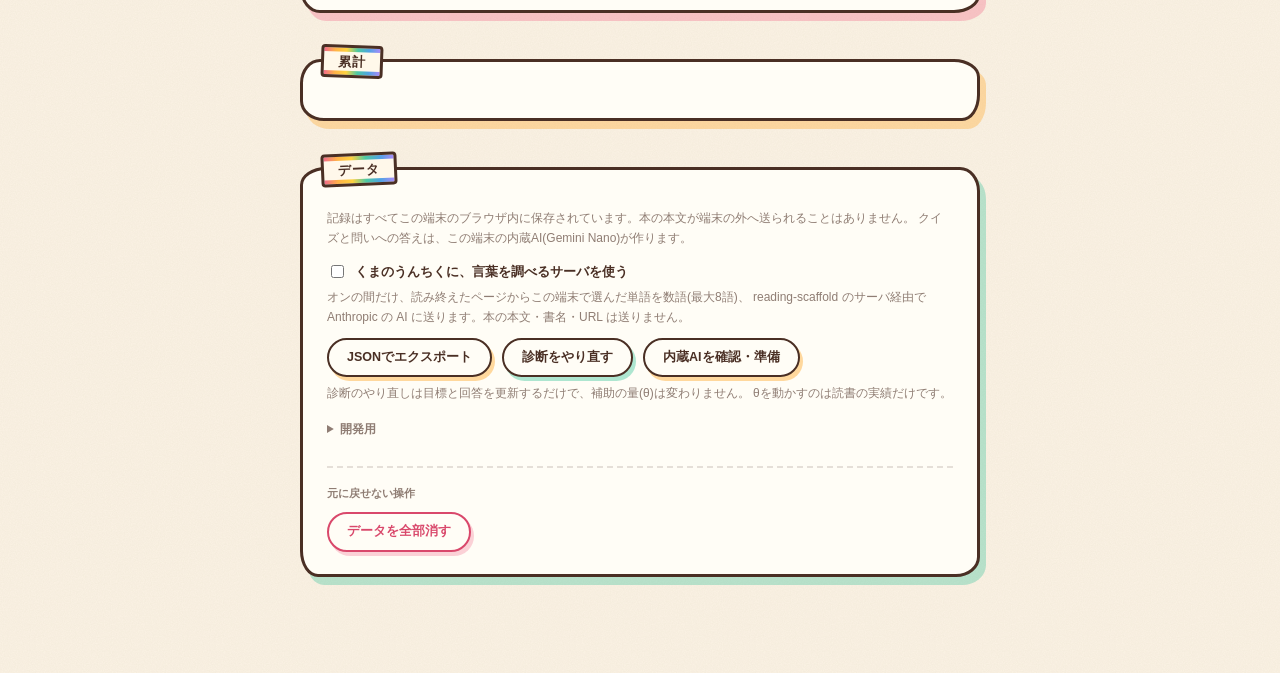
==== commit fd485c0a: "本の本文を端末の外に出さない形へ(方式B)・Play ブックス専用・うんちくサーバを Vercel 向けに (v0.21.0) Google Play の規約(購入した本の送信・再配布の禁止)と Ch" ====
--- a/extension/src/dashboard/dashboard.html
+++ b/extension/src/dashboard/dashboard.html
@@ -110,16 +110,25 @@
       <section aria-label="データ">
         <span class="eyebrow">データ</span>
         <p class="note">
-          すべてこの端末のブラウザ内に保存されています。読んだページ・クイズ・生ログが
-          サーバへ送られることはありません。
+          記録はすべてこの端末のブラウザ内に保存されています。本の本文が端末の外へ送られることはありません。
+          クイズと問いへの答えは、この端末の内蔵AI(Gemini Nano)が作ります。
         </p>
+        <label class="consent-toggle">
+          <input id="consent" type="checkbox" />
+          <span>くまのうんちくに、言葉を調べるサーバを使う</span>
+        </label>
+        <p class="note">オンの間だけ、読み終えたページからこの端末で選んだ単語を数語(最大8語)、
+          reading-scaffold のサーバ経由で Anthropic の AI に送ります。本の本文・書名・URL は送りません。</p>
         <div class="actions">
           <button id="export" type="button">JSONでエクスポート</button>
           <button id="recalibrate" type="button">診断をやり直す</button>
+          <button id="ai-check" type="button">内蔵AIを確認・準備</button>
         </div>
+        <p id="ai-status" class="note"></p>
         <p class="note">診断のやり直しは目標と回答を更新するだけで、補助の量(θ)は変わりません。
           θを動かすのは読書の実績だけです。</p>
-        <details class="override">
+        <!-- 開発用。ストア版(update_url あり)では隠す -->
+        <details id="dev-tools" class="override">
           <summary>開発用</summary>
           <label class="demo-toggle">
             <input id="demo" type="checkbox" />
@@ -130,10 +139,8 @@
           <label class="override-label" for="theta">θを手動で上書き</label>
           <input id="theta" type="range" min="0" max="8" step="0.1" value="8" aria-label="補助量θ" />
           <div class="actions">
-            <button id="ai-check" type="button">内蔵AIを確認・準備</button>
             <button id="seed-demo" type="button" hidden>玄人デモデータを投入</button>
           </div>
-          <p id="ai-status" class="note"></p>
           <p id="s-report" class="note"></p>
         </details>
         <div class="danger">
--- a/extension/src/dashboard/dashboard.css
+++ b/extension/src/dashboard/dashboard.css
@@ -467,7 +467,8 @@
   accent-color: var(--honey-deep);
 }
 
-.demo-toggle {
+.demo-toggle,
+.consent-toggle {
   display: flex;
   align-items: center;
   gap: 8px;
@@ -476,8 +477,13 @@
   cursor: pointer;
 }
 
-.demo-toggle input {
+.demo-toggle input,
+.consent-toggle input {
   accent-color: var(--honey-deep);
+}
+
+.consent-toggle {
+  font-weight: 700;
 }
 
 /* ---- 週次グラフ: 補助なし=おひさま色、補助あり=淡い紙色 ---- */
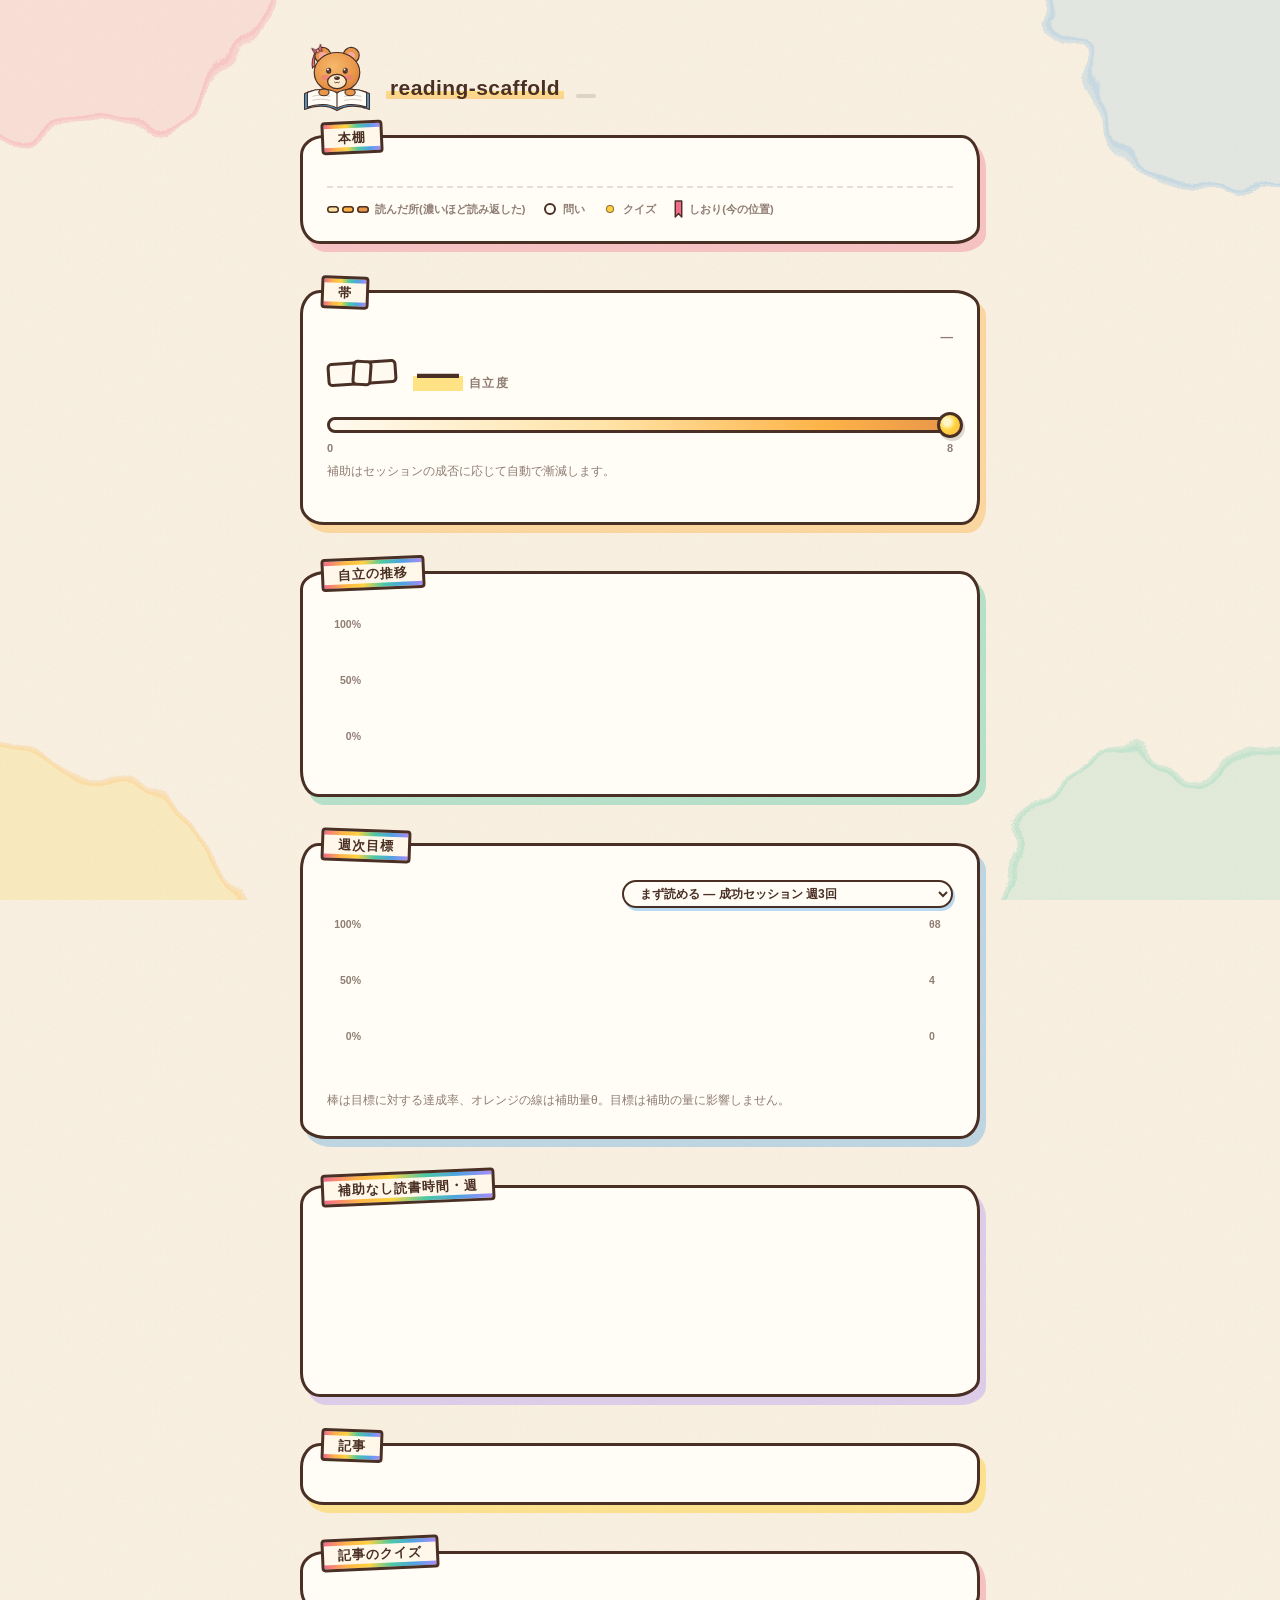
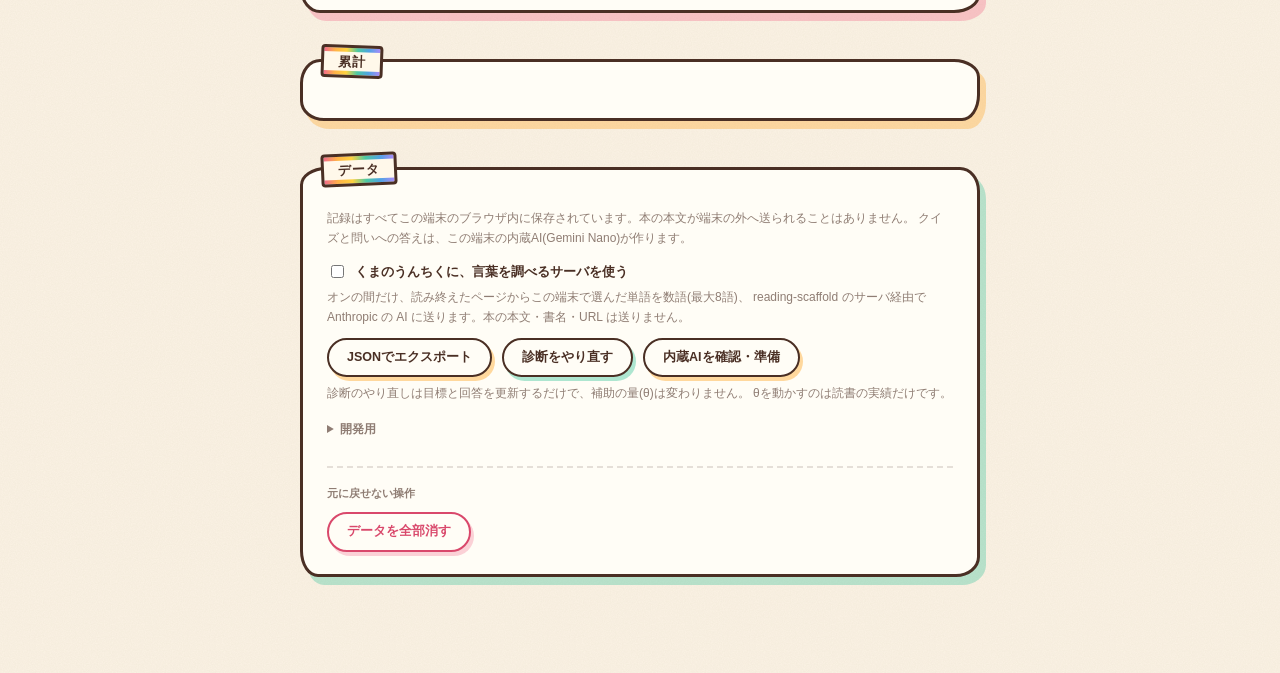
==== commit eab633ef: "設計書を docs/design.md に統合し、公開の手順を docs/release.md に新設 (docs) - architecture-v1・data-design v2・reward-d" ====
--- a/extension/src/dashboard/dashboard.html
+++ b/extension/src/dashboard/dashboard.html
@@ -14,7 +14,7 @@
       </header>
 
       <!-- 本棚: 本ごとの位置・残り時間・読んだ所(帯)・余白。記録カテゴリ — 事実だけを出す
-           (docs/data-design.md §4)。θ の節より上に置く: 卒業後も残るのはこちら -->
+           (docs/design.md §8)。θ の節より上に置く: 卒業後も残るのはこちら -->
       <section aria-label="本棚">
         <span class="eyebrow">本棚</span>
         <ul id="shelf" class="rows shelf"></ul>
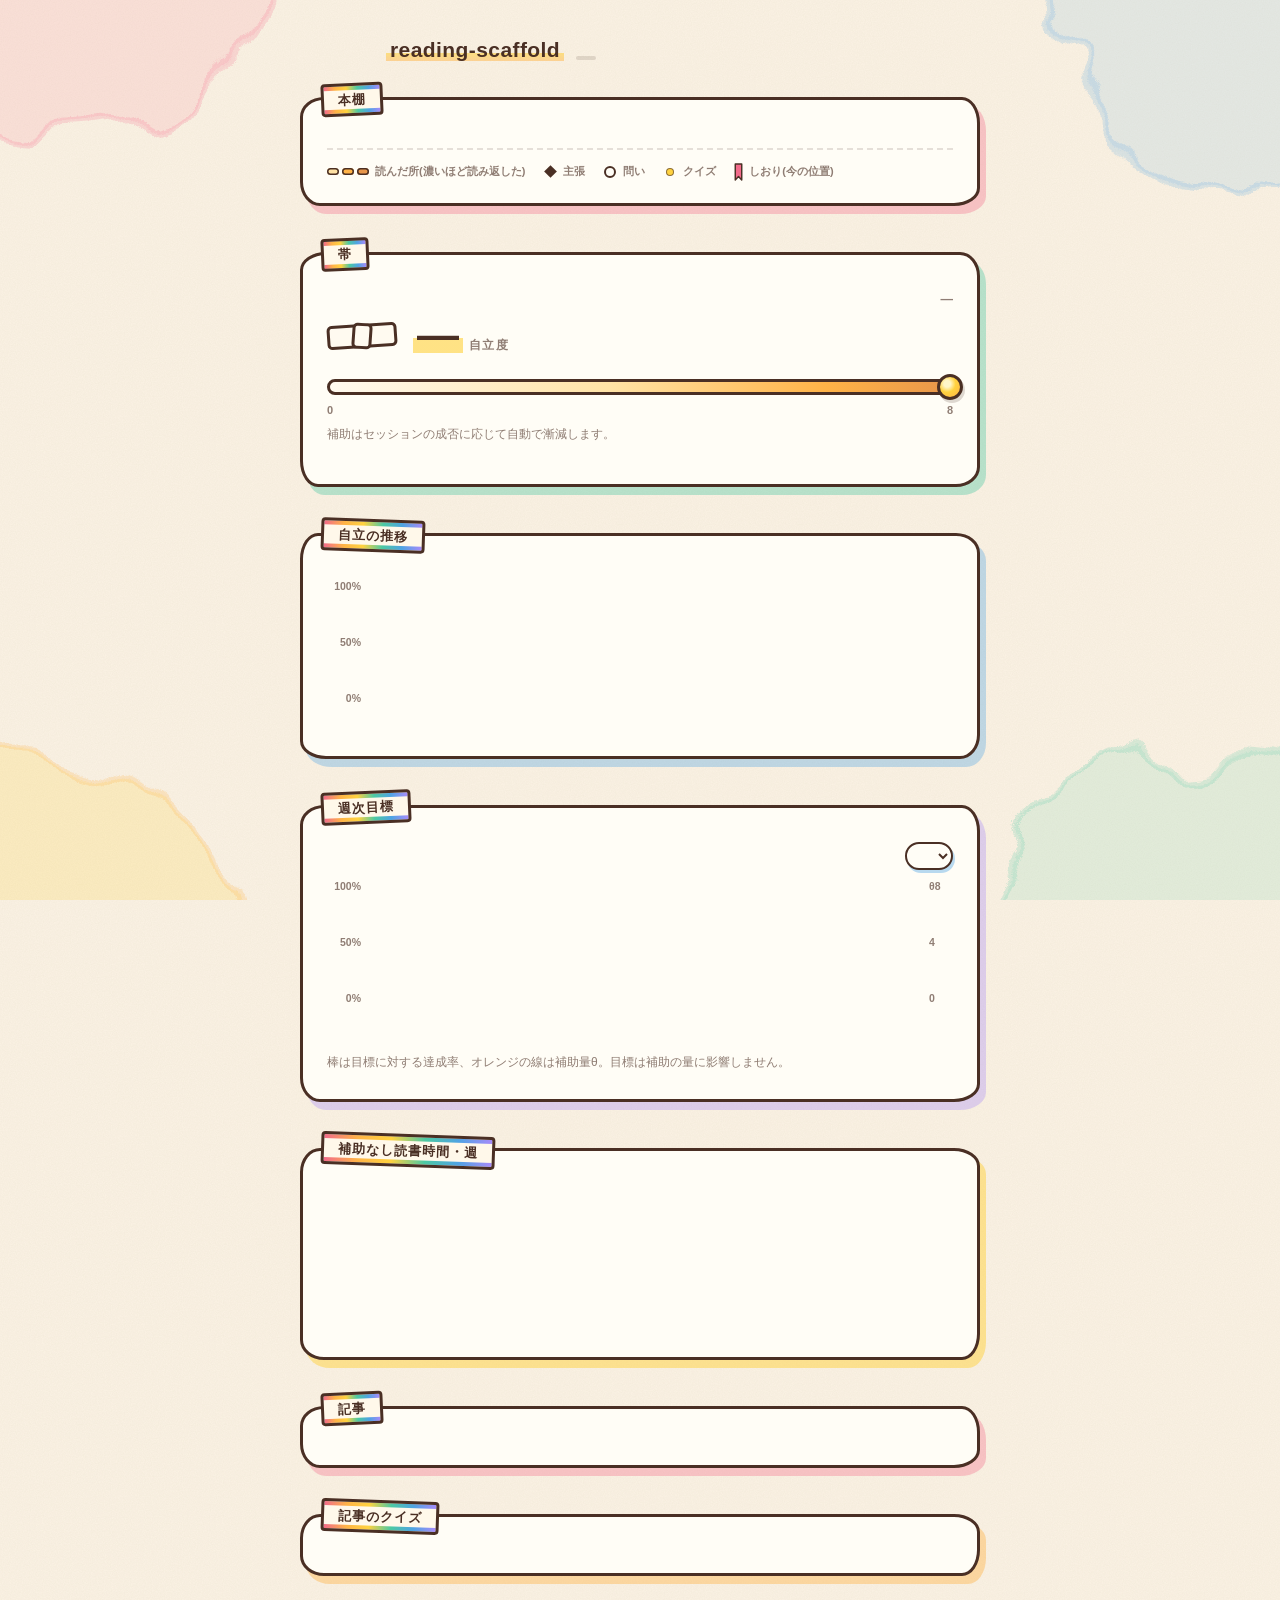
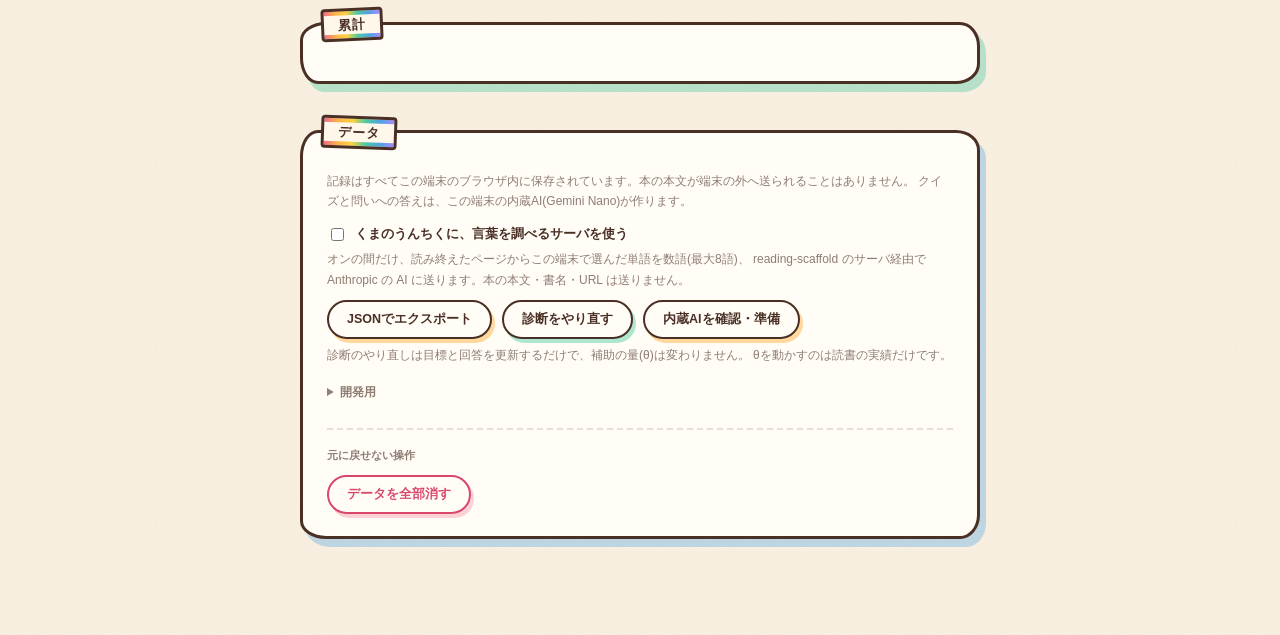
==== commit a1ceb29c: "記憶の層: 主張・問い・クイズを FSRS-5 の間隔で思い出す (v0.23) - shared/fsrs.js: FSRS-5(既定の重み・目標保持率 0.9)の純粋関数 - background" ====
--- a/extension/src/dashboard/dashboard.html
+++ b/extension/src/dashboard/dashboard.html
@@ -20,11 +20,19 @@
         <ul id="shelf" class="rows shelf"></ul>
         <p id="shelf-legend" class="shelf-legend" aria-hidden="true">
           <span class="lg"><i class="lg-run lg-run-1"></i><i class="lg-run lg-run-2"></i><i class="lg-run lg-run-3"></i>読んだ所(濃いほど読み返した)</span>
+          <span class="lg"><i class="lg-mark mk-claim"></i>主張</span>
           <span class="lg"><i class="lg-mark mk-question"></i>問い</span>
           <span class="lg"><i class="lg-mark mk-quiz"></i>クイズ</span>
           <span class="lg"><i class="lg-mark lg-bookmark"></i>しおり(今の位置)</span>
         </p>
         <p id="shelf-empty" class="note" hidden>まだ本がありません。Play ブックスで本を開いて読み始めると、ここに並びます。</p>
+      </section>
+
+      <!-- 思い出す(記憶の層・docs/design.md §8): 期日が来たものだけ、最大5件。
+           自分で思い出してから見る。評価は本人(クイズは正誤)。演出なし・褒めない・催促しない -->
+      <section id="recall-sec" aria-label="思い出す" hidden>
+        <span class="eyebrow">思い出す</span>
+        <ol id="recall" class="rows recall"></ol>
       </section>
 
       <!-- 帯: 自立度と段位。リングが左端(0)に着いたら卒業=黒帯 -->
--- a/extension/src/dashboard/dashboard.css
+++ b/extension/src/dashboard/dashboard.css
@@ -702,6 +702,18 @@
   background: var(--paper);
 }
 
+/* 主張=本人の言葉。描き線の色で塗りつぶした小さなひし形(問いの輪と同じ太さ) */
+.mk-claim::after {
+  content: '';
+  position: absolute;
+  inset: 0;
+  margin: auto;
+  width: 9px;
+  height: 9px;
+  background: var(--ink);
+  transform: rotate(45deg);
+}
+
 /* クイズ=おひさま色の小さな点(クイズのカードの色)。システムが出したものなので控えめ */
 .mk-quiz::after {
   width: 8px;
@@ -848,6 +860,91 @@
 }
 
 .mg-quiz .mg-text {
+  color: var(--muted);
+}
+
+.mg-claim .mg-text {
+  font-weight: 800;
+}
+
+/* ---- 思い出す: 手がかり → 自分で思い出す → 見る → 自分で評価。紙のカードのまま、動きなし ---- */
+.recall > li {
+  display: grid;
+  gap: 8px;
+}
+
+.rc-head {
+  font-size: 11.5px;
+  color: var(--muted);
+  font-variant-numeric: tabular-nums;
+}
+
+.rc-cue {
+  font-size: 14.5px;
+  font-weight: 800;
+  line-height: 1.6;
+}
+
+.rc-input {
+  font: inherit;
+  width: 100%;
+  min-height: 56px;
+  padding: 8px 10px;
+  border: 2px dashed var(--faint);
+  border-radius: 10px;
+  background: var(--paper);
+  color: var(--ink);
+  resize: vertical;
+}
+
+.rc-actions {
+  display: flex;
+  flex-wrap: wrap;
+  gap: 8px;
+}
+
+.rc-actions button,
+.rc-choice {
+  font: inherit;
+  font-size: 13px;
+  padding: 6px 12px;
+  border: 2px solid var(--ink);
+  border-radius: 999px;
+  background: var(--paper);
+  color: var(--ink);
+  cursor: pointer;
+}
+
+.rc-choice {
+  display: block;
+  width: 100%;
+  text-align: left;
+  border-style: dashed;
+  border-color: var(--faint);
+  border-radius: 10px;
+}
+
+.rc-choice.is-answer {
+  border-style: solid;
+  border-color: var(--coral-deep);
+}
+
+.rc-choice:disabled {
+  cursor: default;
+}
+
+.rc-reveal {
+  padding: 8px 10px;
+  border-left: 3px solid var(--sun);
+  font-size: 13.5px;
+}
+
+.rc-reveal .mg-sel {
+  margin-top: 6px;
+}
+
+.rc-done {
+  font-size: 12px;
   color: var(--muted);
 }
 
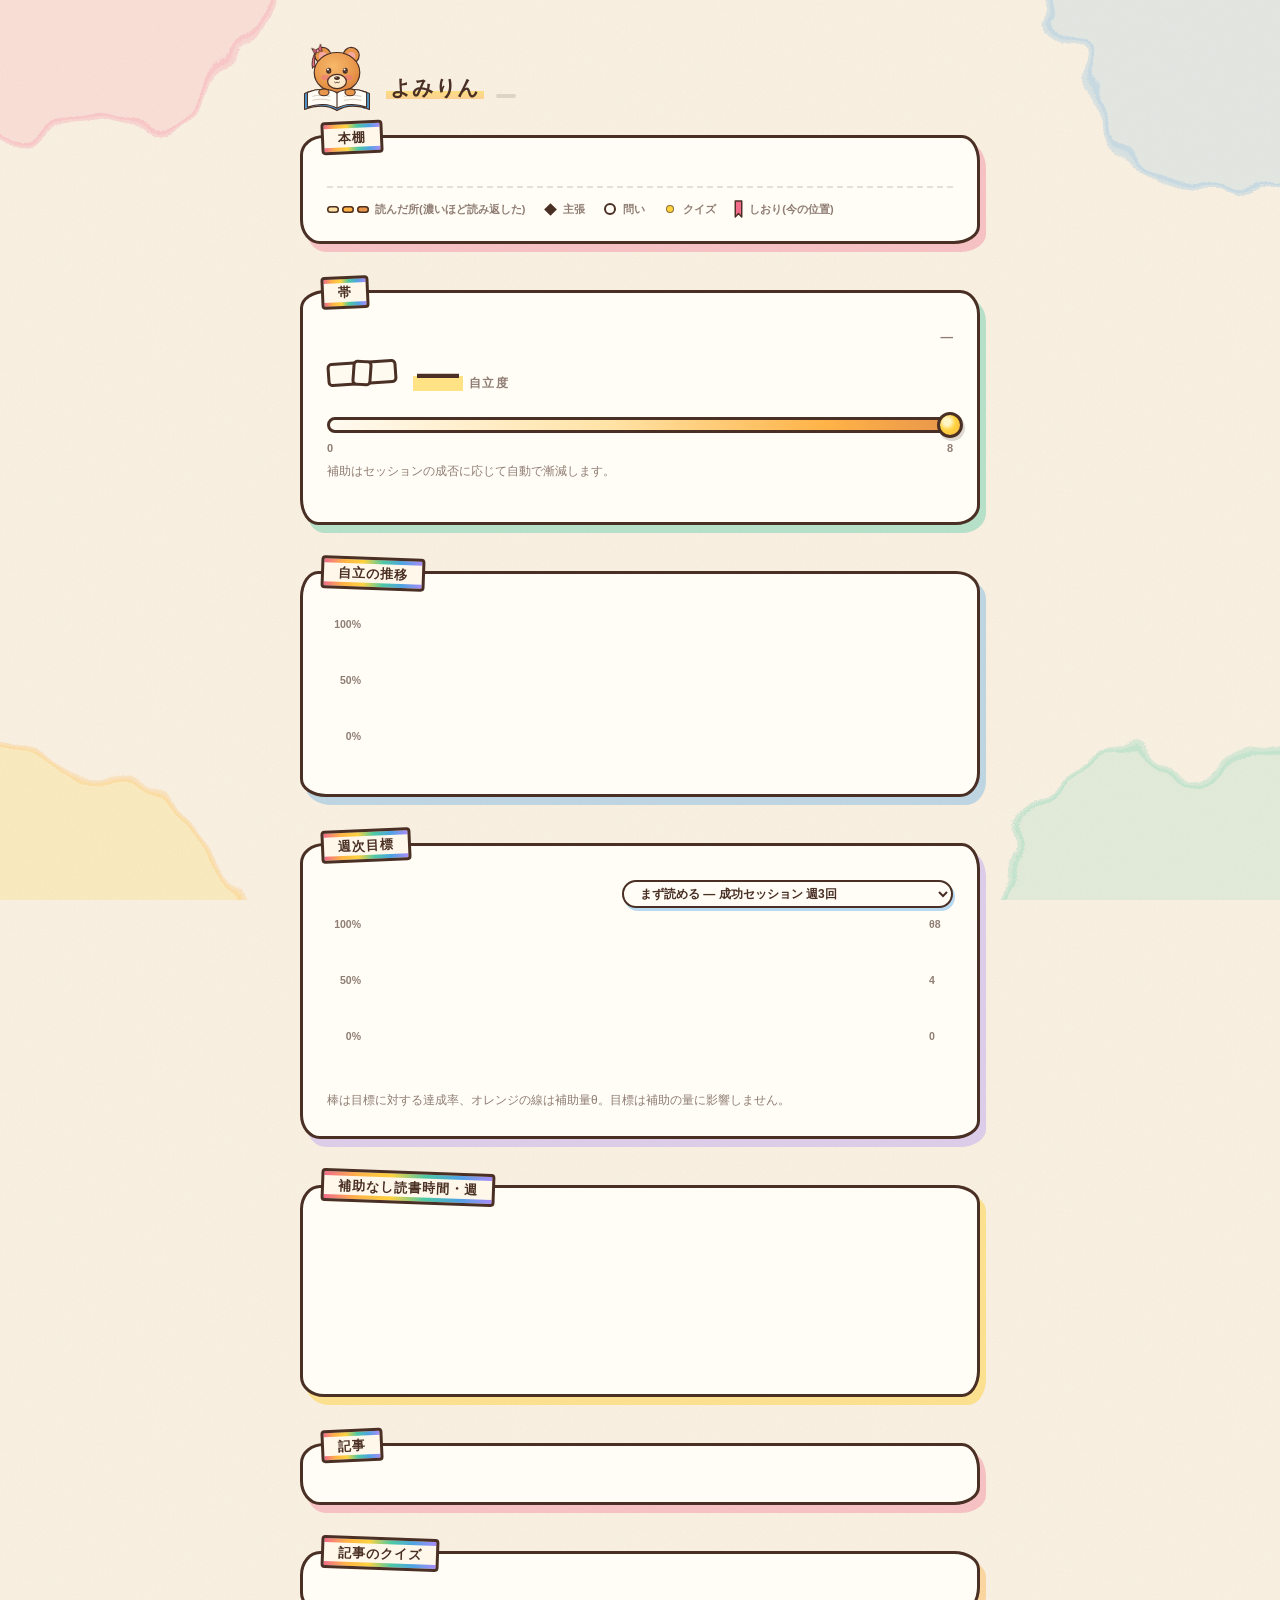
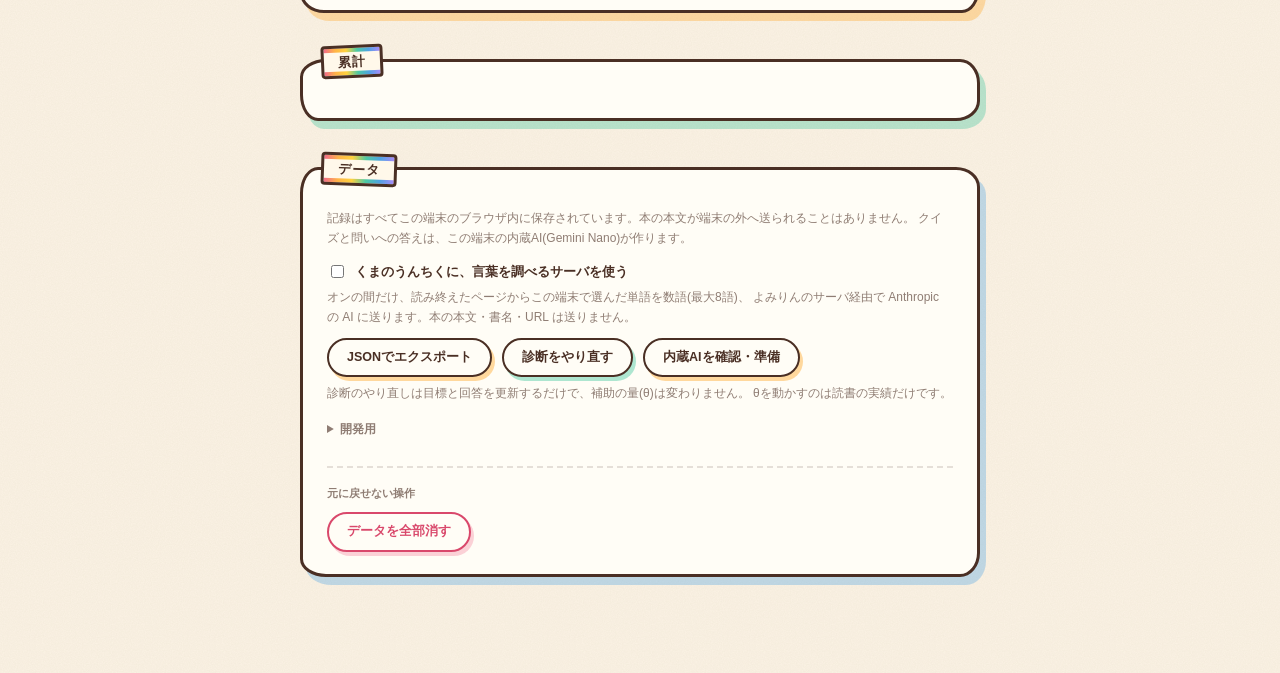
==== commit 33477e0b: "ストア公開の準備: 製品名「よみりん」・アイコン・ストア用の画像・連絡先・リポジトリを yomirin に改名 - manifest の name と各画面の見出しを「よみりん」に(内部の識別子は r" ====
--- a/extension/src/dashboard/dashboard.html
+++ b/extension/src/dashboard/dashboard.html
@@ -2,14 +2,14 @@
 <html lang="ja">
   <head>
     <meta charset="utf-8" />
-    <title>reading-scaffold</title>
+    <title>よみりん</title>
     <link rel="stylesheet" href="dashboard.css" />
   </head>
   <body>
     <main>
       <header>
         <span id="mascot" class="mascot" aria-hidden="true"></span>
-        <h1>reading-scaffold</h1>
+        <h1>よみりん</h1>
         <span id="ver" class="ver"></span>
       </header>
 
@@ -126,7 +126,7 @@
           <span>くまのうんちくに、言葉を調べるサーバを使う</span>
         </label>
         <p class="note">オンの間だけ、読み終えたページからこの端末で選んだ単語を数語(最大8語)、
-          reading-scaffold のサーバ経由で Anthropic の AI に送ります。本の本文・書名・URL は送りません。</p>
+          よみりんのサーバ経由で Anthropic の AI に送ります。本の本文・書名・URL は送りません。</p>
         <div class="actions">
           <button id="export" type="button">JSONでエクスポート</button>
           <button id="recalibrate" type="button">診断をやり直す</button>
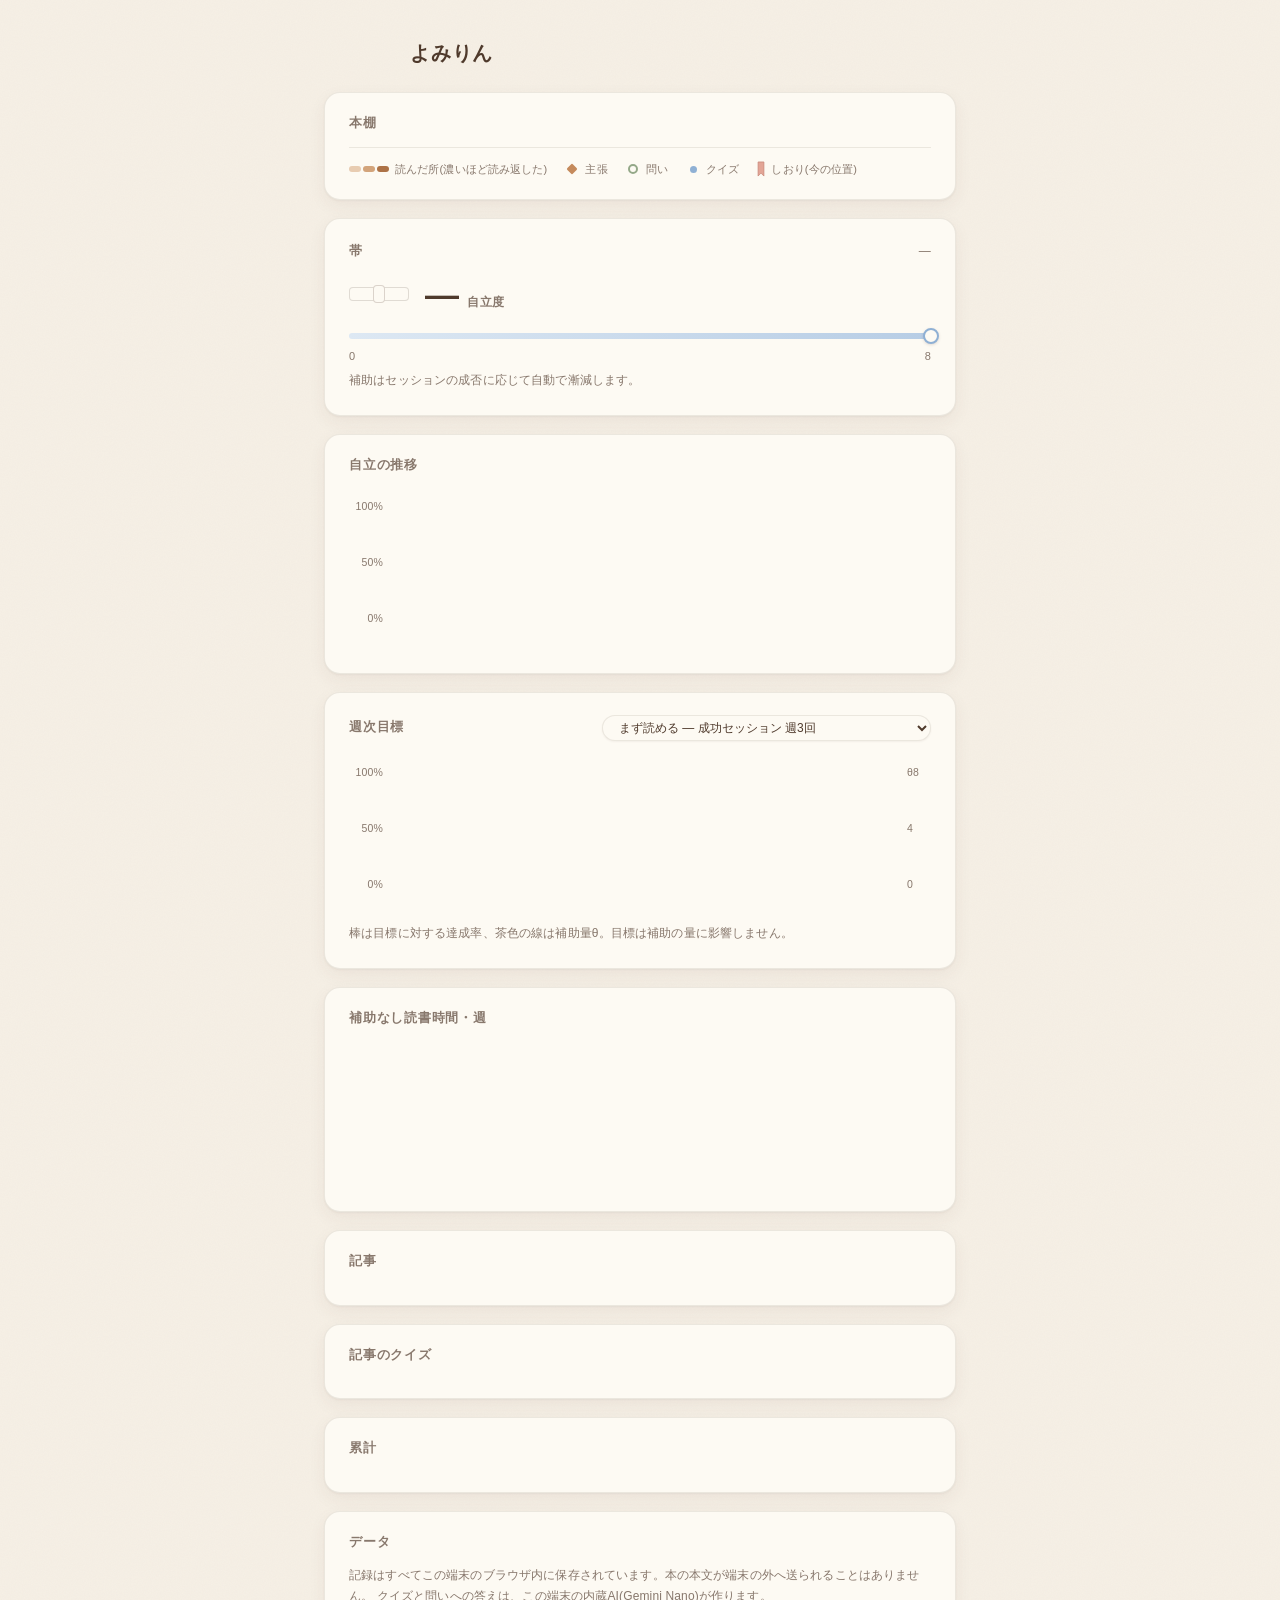
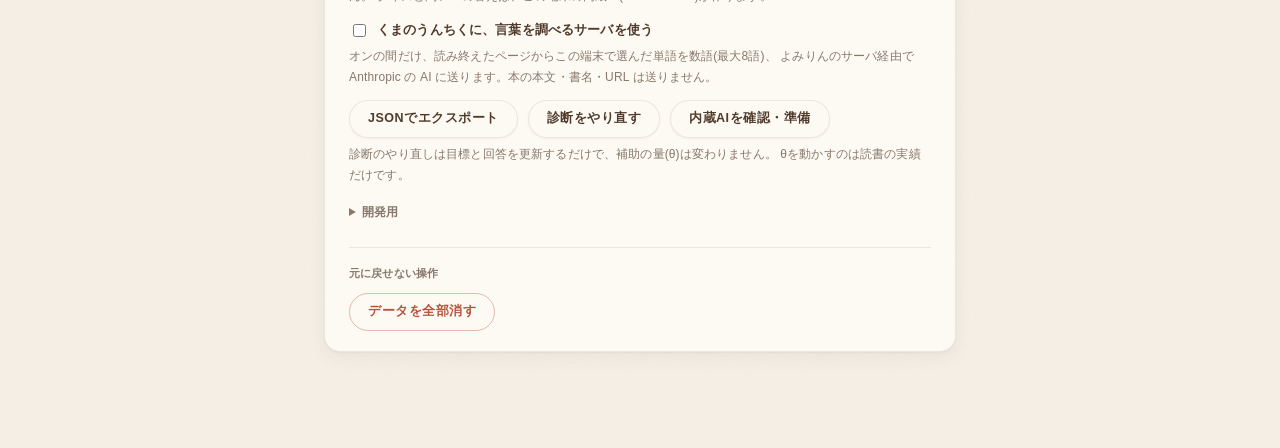
==== commit f5c330c1: "テイストを「静と動」に: くまをポーズ集の絵に・正解と読了のフィーバー・記録の画面を静かに・アイコン / 問いの欄を速く・本と関係ない頼みは断る - 見た目: ダッシュボード・popup・初回の案内を" ====
--- a/extension/src/dashboard/dashboard.html
+++ b/extension/src/dashboard/dashboard.html
@@ -67,7 +67,7 @@
         <p id="growth-empty" class="note" hidden>まだ推移はありません。</p>
       </section>
 
-      <!-- 週次目標: 達成率(棒)×θ(オレンジの線)の二軸。達成率を保ったままθが下がることが
+      <!-- 週次目標: 達成率(棒)×θ(茶色の線)の二軸。達成率を保ったままθが下がることが
            回復の証拠(docs/research/benchmark.md §5)。目標は本人が選ぶ・制御器は読まない・
            未達を警告しない(事実の表示のみ) -->
       <section aria-label="週次目標">
@@ -90,7 +90,7 @@
         </div>
         <p id="kpi-empty" class="note" hidden>まだ記録がありません。</p>
         <p id="kpi-line" class="week-line"></p>
-        <p class="note">棒は目標に対する達成率、オレンジの線は補助量θ。目標は補助の量に影響しません。</p>
+        <p class="note">棒は目標に対する達成率、茶色の線は補助量θ。目標は補助の量に影響しません。</p>
       </section>
 
       <section aria-label="週次推移">
--- a/extension/src/dashboard/dashboard.css
+++ b/extension/src/dashboard/dashboard.css
@@ -1,30 +1,46 @@
-/* 絵本・水彩。読書中の演出(stage.js / margin.js / bear.js)と同じ画風にそろえる:
-   生成りの紙に水彩のにじみ、セピアの太い描き線、丸ゴシック。
-   節は紙のカード(手描きの角丸+色付きの影)で、見出しはクイズと同じ「本の帯」のラベル。
-   色は演出と同じ水彩の6色だけ。記録の画面なので動きは入場だけ(報酬の演出は出さない)。 */
+/* 静かな記録の画面。温かいクリームの地に、少し明るい紙のカード、焦げ茶の文字、丸ゴシック。
+   線は髪の毛ほどか無し、影はぼかした柔らかいものだけ、差し色はくすんだ色(キャラメル・セージ・くすみ青)。
+   派手なもの(太い線・ずらし影・虹・金・傾き・弾む動き)は読書中の演出だけのもの。ここには置かない。
+   記録の画面なので動きは入場だけ(報酬の演出は出さない)。値は shared/paper.css の :root と同じ。 */
 
 :root {
-  --paper: #fffdf6;
-  --bg: #fbf3e4;
-  --ink: #4a2f24;
-  --muted: rgba(74, 47, 36, 0.62);
-  --faint: rgba(74, 47, 36, 0.14);
-  --line: 3px solid var(--ink);
-  /* 水彩の6色(paint.js の WATER と同じ) */
-  --coral: #f26b8a;
-  --honey: #ffb347;
-  --sun: #ffd23f;
-  --mint: #4cc9a3;
-  --sky: #4fa3e3;
-  --lilac: #a78bfa;
-  /* 線・文字に使う濃いめの色(紙の上で読める濃さ) */
-  --honey-deep: #e8964a;
-  --coral-deep: #d9486b;
-  --danger: #d9486b;
-  --rainbow: linear-gradient(90deg, #f26b8a, #ffb347, #ffd23f, #4cc9a3, #4fa3e3, #a78bfa);
+  --bg: #f6f0e6;
+  --paper: #fdfaf3;
+  --ink: #4f3a2c;
+  --muted: rgba(79, 58, 44, 0.68);
+  --faint: rgba(79, 58, 44, 0.1);
+  /* くすんだ差し色 */
+  --caramel: #c58a5c;
+  --caramel-soft: #ecd7c3;
+  --caramel-deep: #94623f; /* 紙の上で読ませる文字の濃さ */
+  --sage: #94a888;
+  --sage-soft: #e3eadb;
+  --sage-ink: #55694a; /* セージの地に乗せる文字 */
+  --dusty: #8fb0d4;
+  --dusty-soft: #dde8f3;
+  --blush: #e3a596;
+  --danger: #b5523b;
+  --focus: #6b8fba; /* くすみ青を少し濃く(紙の上で見える輪郭) */
+  /* 読んだ所の濃淡(1回・2回・3回以上)。キャラメルの淡→濃 */
+  --read-1: #e8ccb1;
+  --read-2: #d3a47b;
+  --read-3: #ad7246;
+  /* 読んでいない所(紙より少し沈んだ、色のない地) */
+  --unread: #f1ece4;
+  /* 形 */
+  --radius: 16px;
+  --radius-sm: 12px;
+  --shadow: 0 1px 2px rgba(79, 58, 44, 0.05), 0 6px 18px rgba(79, 58, 44, 0.06);
+  --shadow-sm: 0 1px 2px rgba(79, 58, 44, 0.06);
   color-scheme: light;
   font-family: 'Hiragino Maru Gothic ProN', 'Zen Maru Gothic', 'M PLUS Rounded 1c', 'Hiragino Sans',
     sans-serif;
+}
+
+*,
+*::before,
+*::after {
+  box-sizing: border-box;
 }
 
 /* hidden属性をdisplay:flex等の指定より必ず優先させる */
@@ -36,61 +52,58 @@
   margin: 0;
   color: var(--ink);
   font-size: 14px;
-  line-height: 1.7;
-  /* 紙のざらつき */
+  font-weight: 400;
+  line-height: 1.75;
+  letter-spacing: 0.01em;
+  -webkit-font-smoothing: antialiased;
+  /* ごく薄い紙のざらつき(ほとんど見えない程度) */
   background: var(--bg)
-    url("data:image/svg+xml;utf8,<svg xmlns='http://www.w3.org/2000/svg' width='180' height='180'><filter id='n'><feTurbulence type='fractalNoise' baseFrequency='.85' numOctaves='2' stitchTiles='stitch'/><feColorMatrix values='0 0 0 0 .29 0 0 0 0 .18 0 0 0 0 .14 0 0 0 .07 0'/></filter><rect width='100%' height='100%' filter='url(%23n)'/></svg>");
-}
-
-/* 四隅の水彩のにじみ(にじんだ縁が少し濃くなる、水彩の溜まり) */
-body::before {
-  content: '';
-  position: fixed;
-  inset: 0;
-  z-index: -1;
-  pointer-events: none;
-  background: url("data:image/svg+xml;utf8,<svg xmlns='http://www.w3.org/2000/svg' viewBox='0 0 1000 1000' preserveAspectRatio='xMidYMid slice'><filter id='w' x='-30%' y='-30%' width='160%' height='160%'><feTurbulence type='fractalNoise' baseFrequency='.011' numOctaves='3' seed='7'/><feDisplacementMap in='SourceGraphic' scale='70' xChannelSelector='R' yChannelSelector='G'/></filter><g filter='url(%23w)' stroke-width='5'><circle cx='40' cy='60' r='190' fill='%23f26b8a' fill-opacity='.13' stroke='%23f26b8a' stroke-opacity='.2'/><circle cx='980' cy='140' r='160' fill='%234fa3e3' fill-opacity='.12' stroke='%234fa3e3' stroke-opacity='.18'/><circle cx='960' cy='930' r='200' fill='%234cc9a3' fill-opacity='.13' stroke='%234cc9a3' stroke-opacity='.2'/><circle cx='20' cy='900' r='170' fill='%23ffd23f' fill-opacity='.2' stroke='%23ffb347' stroke-opacity='.22'/></g></svg>")
-    center / cover no-repeat;
+    url("data:image/svg+xml;utf8,<svg xmlns='http://www.w3.org/2000/svg' width='180' height='180'><filter id='n'><feTurbulence type='fractalNoise' baseFrequency='.85' numOctaves='2' stitchTiles='stitch'/><feColorMatrix values='0 0 0 0 .31 0 0 0 0 .23 0 0 0 0 .17 0 0 0 .03 0'/></filter><rect width='100%' height='100%' filter='url(%23n)'/></svg>");
 }
 
 main {
   max-width: 680px;
   margin: 0 auto;
-  padding: 36px 24px 96px;
+  padding: 40px 24px 96px;
   display: grid;
-  gap: 46px;
-}
-
-/* 入場: ぽんと置かれる(動きを減らす設定を尊重) */
+  gap: 18px;
+}
+
+/* 入場: ふっと浮かぶ(弾まない。動きを減らす設定を尊重) */
 @media (prefers-reduced-motion: no-preference) {
   main > * {
-    animation: rise 0.55s cubic-bezier(0.2, 1.4, 0.4, 1) both;
+    animation: rise 0.4s ease-out both;
   }
-  main > :nth-child(2) { animation-delay: 0.06s; }
-  main > :nth-child(3) { animation-delay: 0.12s; }
-  main > :nth-child(4) { animation-delay: 0.18s; }
-  main > :nth-child(5) { animation-delay: 0.24s; }
-  main > :nth-child(6) { animation-delay: 0.3s; }
-  main > :nth-child(7) { animation-delay: 0.36s; }
-  main > :nth-child(8) { animation-delay: 0.42s; }
-  main > :nth-child(9) { animation-delay: 0.48s; }
-  main > :nth-child(10) { animation-delay: 0.54s; }
+  main > :nth-child(2) { animation-delay: 0.04s; }
+  main > :nth-child(3) { animation-delay: 0.08s; }
+  main > :nth-child(4) { animation-delay: 0.12s; }
+  main > :nth-child(5) { animation-delay: 0.16s; }
+  main > :nth-child(6) { animation-delay: 0.2s; }
+  main > :nth-child(7) { animation-delay: 0.24s; }
+  main > :nth-child(8) { animation-delay: 0.28s; }
+  main > :nth-child(9) { animation-delay: 0.32s; }
+  main > :nth-child(10) { animation-delay: 0.36s; }
 }
 
 @keyframes rise {
   from {
     opacity: 0;
-    transform: translateY(14px) scale(0.98);
+    transform: translateY(6px);
   }
 }
 
-/* ---- ヘッダ: 本から顔を出すくま ---- */
+:focus-visible {
+  outline: 2px solid var(--focus);
+  outline-offset: 2px;
+}
+
+/* ---- ヘッダ: くま + 題 ---- */
 
 header {
   display: flex;
-  align-items: flex-end;
+  align-items: center;
   gap: 12px;
-  margin-bottom: -18px;
+  margin-bottom: 8px;
 }
 
 .mascot {
@@ -99,32 +112,40 @@
   margin-bottom: -6px;
 }
 
-.mascot svg {
+.mascot img {
   display: block;
   width: 100%;
   height: auto;
 }
 
+/* 記録がまだ無いときの、箱に入ったくま */
+.empty-bear {
+  display: block;
+  width: 88px;
+  height: auto;
+  margin: 4px auto 10px;
+}
+
 h1 {
-  margin: 0 0 6px;
-  font-size: 21px;
-  font-weight: 900;
-  letter-spacing: 0.02em;
+  margin: 0;
+  font-size: 20px;
+  font-weight: 700;
+  letter-spacing: 0.04em;
   line-height: 1.3;
-  /* 水彩の蛍光ペン */
-  background: linear-gradient(transparent 62%, rgba(255, 210, 63, 0.6) 62%, rgba(255, 179, 71, 0.5) 92%, transparent 92%);
-  padding: 0 4px;
 }
 
 .ver {
-  margin-bottom: 9px;
   font-size: 11px;
-  font-weight: 700;
-  color: var(--muted);
-  font-variant-numeric: tabular-nums;
-  border: 2px solid var(--faint);
+  font-weight: 500;
+  color: var(--muted);
+  font-variant-numeric: tabular-nums;
+  background: var(--faint);
   border-radius: 999px;
-  padding: 0 8px;
+  padding: 0 9px;
+}
+
+.ver:empty {
+  display: none;
 }
 
 /* ---- 節: 紙のカード ---- */
@@ -132,56 +153,22 @@
 main > section {
   position: relative;
   background: var(--paper);
-  border: var(--line);
-  border-radius: 24px 18px 26px 20px / 20px 26px 18px 24px;
-  padding: 34px 24px 22px;
-  --shadow: rgba(242, 107, 138, 0.34);
-  box-shadow: 6px 8px 0 var(--shadow);
-}
-
-main > section:nth-of-type(6n + 2) {
-  --shadow: rgba(255, 179, 71, 0.42);
-  border-radius: 20px 26px 18px 24px / 24px 18px 26px 20px;
-}
-main > section:nth-of-type(6n + 3) {
-  --shadow: rgba(76, 201, 163, 0.38);
-  border-radius: 26px 20px 24px 18px / 18px 24px 20px 26px;
-}
-main > section:nth-of-type(6n + 4) {
-  --shadow: rgba(79, 163, 227, 0.34);
-  border-radius: 18px 24px 20px 26px / 26px 20px 24px 18px;
-}
-main > section:nth-of-type(6n + 5) {
-  --shadow: rgba(167, 139, 250, 0.34);
-}
-main > section:nth-of-type(6n) {
-  --shadow: rgba(255, 210, 63, 0.5);
-  border-radius: 20px 26px 18px 24px / 24px 18px 26px 20px;
-}
-
-/* 見出し = 本の帯のラベル(クイズのカードと同じ形)。カードの上辺にかける */
+  border: 1px solid var(--faint);
+  border-radius: var(--radius);
+  padding: 22px 24px 20px;
+  box-shadow: var(--shadow);
+}
+
+/* 節の名前: 小さく静かな文字 */
 .eyebrow {
-  position: absolute;
-  left: 18px;
-  top: -17px;
-  transform: rotate(-2.5deg);
-  background: #fff8ea;
-  background-image: var(--rainbow), var(--rainbow);
-  background-size: 100% 4px;
-  background-repeat: no-repeat;
-  background-position: top, bottom;
-  border: var(--line);
-  border-radius: 4px;
-  padding: 5px 14px 4px;
-  font-size: 13px;
-  font-weight: 900;
-  letter-spacing: 0.08em;
+  display: block;
+  margin: 0 0 14px;
+  font-size: 12.5px;
+  font-weight: 600;
+  letter-spacing: 0.06em;
   line-height: 1.4;
+  color: var(--muted);
   white-space: nowrap;
-}
-
-main > section:nth-of-type(even) .eyebrow {
-  transform: rotate(2deg);
 }
 
 .note {
@@ -192,16 +179,22 @@
 
 /* ---- 帯(シグネチャ) ---- */
 
+/* 節の名前と、右に添える値(θ・目標の選択)の一行 */
 .obi-head {
   display: flex;
   align-items: center;
-  justify-content: flex-end;
-  min-height: 4px;
+  justify-content: space-between;
+  gap: 12px;
+  margin-bottom: 14px;
+}
+
+.obi-head .eyebrow {
+  margin: 0;
 }
 
 .theta-read {
-  font-size: 12.5px;
-  font-weight: 700;
+  font-size: 12px;
+  font-weight: 500;
   color: var(--muted);
   font-variant-numeric: tabular-nums;
 }
@@ -211,18 +204,17 @@
   display: flex;
   align-items: center;
   gap: 16px;
-  margin: 4px 0 4px;
-}
-
-/* 帯(武道の帯): 色はJSが段位で塗る。結び目つき */
+  margin: 0 0 4px;
+}
+
+/* 帯(武道の帯): 色はJSが段位で塗る(くすんだ色)。結び目つき */
 .belt {
   position: relative;
-  width: 64px;
-  height: 18px;
-  border: var(--line);
-  border-radius: 5px;
-  background: #fffaf0;
-  transform: rotate(-4deg);
+  width: 60px;
+  height: 14px;
+  border: 1px solid rgba(79, 58, 44, 0.16);
+  border-radius: 4px;
+  background: var(--paper);
 }
 
 .belt::after {
@@ -230,39 +222,43 @@
   position: absolute;
   left: 50%;
   top: 50%;
-  width: 14px;
-  height: 20px;
-  border: var(--line);
-  border-radius: 5px;
+  width: 12px;
+  height: 18px;
+  border: 1px solid rgba(79, 58, 44, 0.2);
+  border-radius: 4px;
   background: inherit;
-  transform: translate(-50%, -50%) rotate(8deg);
+  transform: translate(-50%, -50%);
+}
+
+/* 大きな数字(統計アプリの「3h 42m」のように) */
+.indep {
+  display: flex;
+  align-items: baseline;
 }
 
 .indep b {
-  font-size: 42px;
-  font-weight: 900;
-  line-height: 1;
-  font-variant-numeric: tabular-nums;
-  padding: 0 4px;
-  background: linear-gradient(transparent 58%, rgba(255, 210, 63, 0.62) 58%, rgba(255, 210, 63, 0.62) 90%, transparent 90%);
+  font-size: 34px;
+  font-weight: 600;
+  line-height: 1.1;
+  letter-spacing: 0;
+  font-variant-numeric: tabular-nums;
 }
 
 .indep-cap {
   font-size: 12px;
-  font-weight: 700;
-  color: var(--muted);
-  margin-left: 6px;
-  letter-spacing: 0.12em;
-}
-
-/* 帯本体(表示のみ): 右(8)ほど水彩が濃く、左端(0)=卒業へ向かって紙の色に近づく */
+  font-weight: 600;
+  color: var(--muted);
+  margin-left: 8px;
+  letter-spacing: 0.06em;
+}
+
+/* 帯本体(表示のみ): 右(8)ほど少し濃いくすみ青、左端(0)=卒業へ向かって淡くなる */
 .obi-track {
   position: relative;
-  height: 10px;
-  border: var(--line);
+  height: 6px;
   border-radius: 999px;
-  margin-top: 22px;
-  background: linear-gradient(90deg, #fffaf0, #ffe3a6 45%, var(--honey) 80%, var(--honey-deep));
+  margin-top: 20px;
+  background: linear-gradient(90deg, var(--dusty-soft), #b7cde5);
 }
 
 /* リング=θの現在地。左端(0)に着いたら卒業 */
@@ -270,38 +266,50 @@
   position: absolute;
   top: 50%;
   left: 100%;
-  width: 26px;
-  height: 26px;
+  width: 16px;
+  height: 16px;
   box-sizing: border-box;
-  border: var(--line);
+  border: 2px solid var(--dusty);
   border-radius: 50%;
-  background: radial-gradient(circle at 36% 34%, #fff6c8 0 18%, var(--sun) 46%, var(--honey) 100%);
+  background: var(--paper);
   transform: translate(-50%, -50%);
-  box-shadow: 2px 3px 0 rgba(74, 47, 36, 0.18);
-  transition: left 0.8s cubic-bezier(0.3, 1.4, 0.5, 1);
+  box-shadow: 0 1px 3px rgba(79, 58, 44, 0.16);
+}
+
+@media (prefers-reduced-motion: no-preference) {
+  .obi-ring {
+    transition: left 0.6s ease-out;
+  }
 }
 
 .obi-ends {
   display: flex;
   justify-content: space-between;
   font-size: 11px;
-  font-weight: 700;
-  color: var(--muted);
-  font-variant-numeric: tabular-nums;
-  margin-top: 6px;
+  font-weight: 500;
+  color: var(--muted);
+  font-variant-numeric: tabular-nums;
+  margin-top: 8px;
 }
 
 .week-line {
-  margin: 18px 0 0;
-  font-size: 13px;
-  color: var(--muted);
+  margin: 16px 0 0;
+  padding-top: 14px;
+  border-top: 1px solid var(--faint);
+  font-size: 12.5px;
+  color: var(--muted);
+}
+
+.week-line:empty {
+  display: none;
 }
 
 .week-line b {
-  font-weight: 900;
-  font-size: 16px;
+  font-weight: 600;
+  font-size: 15px;
   color: var(--ink);
   font-variant-numeric: tabular-nums;
+  margin: 0 1px;
 }
 
 /* ---- グラフ共通(自立の推移・週次目標) ---- */
@@ -321,7 +329,7 @@
   /* 上下パディングでSVG内のグリッド線(y=14/146 of 160)に目盛りを揃える */
   padding: 8px 0 26px;
   font-size: 10.5px;
-  font-weight: 700;
+  font-weight: 500;
   color: var(--muted);
   font-variant-numeric: tabular-nums;
 }
@@ -344,7 +352,7 @@
   justify-content: space-between;
   margin-top: 4px;
   font-size: 10.5px;
-  font-weight: 700;
+  font-weight: 500;
   color: var(--muted);
   font-variant-numeric: tabular-nums;
 }
@@ -357,34 +365,32 @@
 
 .growth-grid {
   stroke: var(--faint);
-  stroke-width: 1.5;
-  stroke-dasharray: 2 6;
-  stroke-linecap: round;
-}
-
-/* 線の下の水彩の塗り */
+  stroke-width: 1;
+}
+
+/* 線の下の淡い塗り */
 .growth-area {
-  fill: rgba(255, 210, 63, 0.26);
+  fill: rgba(197, 138, 92, 0.12);
   stroke: none;
 }
 
 .growth-line {
   fill: none;
-  stroke: var(--honey-deep);
-  stroke-width: 3.5;
+  stroke: var(--caramel);
+  stroke-width: 2.5;
   stroke-linejoin: round;
   stroke-linecap: round;
 }
 
 .growth-dot {
-  fill: var(--honey-deep);
+  fill: var(--caramel);
 }
 
 /* 最新の点(いま) */
 .growth-dot-now {
-  fill: var(--coral);
-  stroke: var(--ink);
-  stroke-width: 2.5;
+  fill: var(--caramel);
+  stroke: var(--paper);
+  stroke-width: 2;
 }
 
 /* ---- 週次目標(達成率×θの二軸) ---- */
@@ -394,24 +400,23 @@
   width: 24px;
 }
 
-/* 合格ライン(達成率80%)。点線・墨。棒と同じく、下回っても色は変えない */
+/* 合格ライン(達成率80%)。点線。棒と同じく、下回っても色は変えない */
 .kpi-pass {
-  stroke: var(--muted);
-  stroke-width: 2;
-  stroke-dasharray: 6 6;
+  stroke: rgba(79, 58, 44, 0.32);
+  stroke-width: 1.25;
+  stroke-dasharray: 4 5;
   stroke-linecap: round;
 }
 
-/* 達成率の棒。責めない: 未達でも色は変えない(淡い空色のまま)、満了だけ少し濃くなる */
+/* 達成率の棒。責めない: 未達でも色は変えない(淡いくすみ青のまま)、満了だけ少し濃くなる */
 .kpi-bar {
-  fill: rgba(79, 163, 227, 0.2);
-  stroke: var(--ink);
-  stroke-width: 2.5;
-  rx: 5px;
+  fill: #cddcec;
+  stroke: none;
+  rx: 4px;
 }
 
 .kpi-bar-full {
-  fill: rgba(79, 163, 227, 0.45);
+  fill: #a9c3df;
 }
 
 #goal {
@@ -419,18 +424,19 @@
   max-width: 100%;
   font: inherit;
   font-size: 12px;
-  font-weight: 700;
+  font-weight: 500;
   color: var(--ink);
   background: var(--paper);
-  border: 2.5px solid var(--ink);
+  border: 1px solid var(--faint);
   border-radius: 999px;
   padding: 4px 12px;
-  box-shadow: 2px 3px 0 rgba(79, 163, 227, 0.4);
+  box-shadow: var(--shadow-sm);
   cursor: pointer;
+  transition: background-color 0.15s ease;
 }
 
 #goal:hover {
-  box-shadow: 3px 4px 0 rgba(79, 163, 227, 0.55);
+  background: #f4ecdf;
 }
 
 #goal option {
@@ -445,9 +451,10 @@
 details.override summary,
 details.margin summary {
   font-size: 12px;
-  font-weight: 700;
+  font-weight: 600;
   color: var(--muted);
   cursor: pointer;
+  transition: color 0.15s ease;
 }
 
 .override-label {
@@ -461,10 +468,28 @@
   margin-top: 14px;
 }
 
+/* つまみと溝は自前で描く(淡い accent-color だと Chrome が溝を黒く塗るため)。帯のリングと同じ形 */
 details.override input[type='range'] {
+  -webkit-appearance: none;
+  appearance: none;
+  display: block;
   width: 100%;
-  margin-top: 10px;
-  accent-color: var(--honey-deep);
+  height: 6px;
+  margin: 16px 0 6px;
+  border-radius: 999px;
+  background: var(--dusty-soft);
+  cursor: pointer;
+}
+
+details.override input[type='range']::-webkit-slider-thumb {
+  -webkit-appearance: none;
+  appearance: none;
+  width: 18px;
+  height: 18px;
+  border: 2px solid var(--dusty);
+  border-radius: 50%;
+  background: var(--paper);
+  box-shadow: 0 1px 3px rgba(79, 58, 44, 0.16);
 }
 
 .demo-toggle,
@@ -479,14 +504,14 @@
 
 .demo-toggle input,
 .consent-toggle input {
-  accent-color: var(--honey-deep);
+  accent-color: var(--dusty);
 }
 
 .consent-toggle {
-  font-weight: 700;
-}
-
-/* ---- 週次グラフ: 補助なし=おひさま色、補助あり=淡い紙色 ---- */
+  font-weight: 600;
+}
+
+/* ---- 週次グラフ: 補助なし=くすみ青、補助あり=淡いくすみ青 ---- */
 
 #chart {
   display: flex;
@@ -509,33 +534,22 @@
   height: 112px;
   display: flex;
   flex-direction: column-reverse;
-}
-
-/* 描き線は内側の影で引く(高さ0の週は線も出ない) */
-#chart .unassisted,
+  border-bottom: 1px solid var(--faint);
+}
+
+#chart .unassisted {
+  background: var(--dusty);
+  border-radius: 6px 6px 0 0;
+}
+
 #chart .assisted {
-  border-radius: 9px 9px 4px 4px;
-  box-shadow: inset 0 0 0 2.5px var(--ink);
-}
-
-#chart .unassisted {
-  background: linear-gradient(180deg, var(--sun), var(--honey));
-}
-
-#chart .assisted {
-  background: #f3e7d4;
-}
-
-/* 補助ありの上に積むときは、描き線を1本に重ねる */
-#chart .assisted + .unassisted {
-  margin-bottom: -2.5px;
-  border-radius: 9px 9px 0 0;
+  background: var(--dusty-soft);
 }
 
 #chart .value,
 #chart .label {
   font-size: 10.5px;
-  font-weight: 700;
+  font-weight: 500;
   color: var(--muted);
   font-variant-numeric: tabular-nums;
   white-space: nowrap;
@@ -543,7 +557,7 @@
 
 #chart .value {
   color: var(--ink);
-  font-weight: 900;
+  font-weight: 600;
 }
 
 /* ---- 一覧(本棚・記事・クイズ) ---- */
@@ -556,7 +570,7 @@
 
 .rows li {
   padding: 12px 2px;
-  border-top: 2px dashed var(--faint);
+  border-top: 1px solid var(--faint);
 }
 
 .rows li:first-child {
@@ -569,13 +583,13 @@
 }
 
 .rows li.clickable:hover .row-title {
-  color: var(--honey-deep);
+  color: var(--caramel-deep);
 }
 
 .row-title {
   display: block;
   font-size: 14.5px;
-  font-weight: 800;
+  font-weight: 600;
   line-height: 1.5;
   overflow: hidden;
   text-overflow: ellipsis;
@@ -591,14 +605,14 @@
   margin-top: 2px;
 }
 
-/* 回答履歴: ○=はなまるの赤、×=薄墨(責めない) */
+/* 回答履歴: ○=セージ、×=薄墨(責めない) */
 .mk {
   letter-spacing: 3px;
 }
 
 .mk-o {
-  color: var(--coral-deep);
-  font-weight: 900;
+  color: var(--sage-ink);
+  font-weight: 600;
 }
 
 .mk-x {
@@ -606,7 +620,7 @@
   opacity: 0.6;
 }
 
-/* ---- 本棚: 帯は本の長さ。はちみつの濃さ=読んだ回数(1回・2回・3回以上)、しおり=今の位置 ---- */
+/* ---- 本棚: 帯は本の長さ。キャラメルの濃さ=読んだ回数(1回・2回・3回以上)、しおり=今の位置 ---- */
 
 .shelf > li {
   padding: 16px 2px 14px;
@@ -622,30 +636,30 @@
 a.row-title {
   color: inherit;
   text-decoration: none;
-  font-size: 16px;
+  font-size: 15.5px;
 }
 
 a.row-title:hover {
-  color: var(--honey-deep);
+  color: var(--caramel-deep);
 }
 
 .band {
   margin-top: 12px;
 }
 
-/* 問い・クイズの段(位置だけを示す点の列) */
+/* 主張・問い・クイズの段(位置だけを示す印の列) */
 .band-lane {
   position: relative;
   height: 14px;
 }
 
+/* 読んでいない所は、紙より少し沈んだ色 */
 .band-track {
   position: relative;
-  height: 9px;
+  height: 8px;
   margin-top: 8px;
-  border: 2.5px solid var(--ink);
   border-radius: 999px;
-  background: #fff7e6;
+  background: var(--unread);
 }
 
 .band-run {
@@ -655,27 +669,27 @@
   border-radius: 999px;
 }
 
-/* 隣り合う塗りの間は紙の色で2pxあける(枠線で区切らない) */
+/* 隣り合う塗りの間は紙の色で細くあける(枠線で区切らない) */
 .band-run + .band-run {
-  border-left: 2px solid var(--paper);
+  border-left: 1.5px solid var(--paper);
 }
 
 .band-run-1,
 .lg-run-1 {
-  background: #ffe1a3;
+  background: var(--read-1);
 }
 
 .band-run-2,
 .lg-run-2 {
-  background: var(--honey);
+  background: var(--read-2);
 }
 
 .band-run-3,
 .lg-run-3 {
-  background: var(--honey-deep);
-}
-
-/* 点の当たり判定は見た目より大きく。見た目は ::after */
+  background: var(--read-3);
+}
+
+/* 印の当たり判定は見た目より大きく。見た目は ::after */
 .band-mark {
   position: absolute;
   top: 50%;
@@ -694,41 +708,41 @@
   box-sizing: border-box;
 }
 
-/* 問い=輪(読書中の問いの入口と同じ形)。本人起点なので太い描き線 */
+/* 問い=セージの輪(読書中の問いの入口と同じ形)。本人起点なので輪で残す */
 .mk-question::after {
-  width: 12px;
-  height: 12px;
-  border: 2.5px solid var(--ink);
+  width: 10px;
+  height: 10px;
+  border: 2px solid var(--sage);
   background: var(--paper);
 }
 
-/* 主張=本人の言葉。描き線の色で塗りつぶした小さなひし形(問いの輪と同じ太さ) */
+/* 主張=本人の言葉。キャラメルで塗った小さなひし形 */
 .mk-claim::after {
   content: '';
   position: absolute;
   inset: 0;
   margin: auto;
-  width: 9px;
-  height: 9px;
-  background: var(--ink);
-  transform: rotate(45deg);
-}
-
-/* クイズ=おひさま色の小さな点(クイズのカードの色)。システムが出したものなので控えめ */
-.mk-quiz::after {
   width: 8px;
   height: 8px;
-  background: var(--sun);
-  border: 1.5px solid var(--muted);
-}
-
-/* しおり: 水彩の赤いリボン */
+  border-radius: 1.5px;
+  background: var(--caramel);
+  transform: rotate(45deg);
+}
+
+/* クイズ=くすみ青の小さな点。システムが出したものなので控えめ */
+.mk-quiz::after {
+  width: 7px;
+  height: 7px;
+  background: var(--dusty);
+}
+
+/* しおり: くすんだ桃色のリボン */
 .band-bookmark {
   position: absolute;
-  top: -10px;
-  width: 12px;
-  height: 25px;
-  background: url("data:image/svg+xml;utf8,<svg xmlns='http://www.w3.org/2000/svg' viewBox='0 0 12 25'><path d='M1.5 1.5h9v22l-4.5-4.6-4.5 4.6z' fill='%23f26b8a' stroke='%234a2f24' stroke-width='2' stroke-linejoin='round'/></svg>")
+  top: -9px;
+  width: 11px;
+  height: 22px;
+  background: url("data:image/svg+xml;utf8,<svg xmlns='http://www.w3.org/2000/svg' viewBox='0 0 12 25'><path d='M1.5 1.5h9v22l-4.5-4.6-4.5 4.6z' fill='%23e3a596' stroke='%23c98676' stroke-width='1.2' stroke-linejoin='round'/></svg>")
     center / contain no-repeat;
   transform: translateX(-50%);
 }
@@ -744,7 +758,7 @@
   justify-content: space-between;
   margin-top: 4px;
   font-size: 10.5px;
-  font-weight: 700;
+  font-weight: 500;
   color: var(--muted);
   font-variant-numeric: tabular-nums;
 }
@@ -755,9 +769,9 @@
   gap: 6px 18px;
   margin: 14px 0 0;
   padding-top: 12px;
-  border-top: 2px dashed var(--faint);
+  border-top: 1px solid var(--faint);
   font-size: 11px;
-  font-weight: 700;
+  font-weight: 500;
   color: var(--muted);
 }
 
@@ -770,10 +784,9 @@
 .lg-run {
   display: inline-block;
   width: 12px;
-  height: 7px;
+  height: 6px;
   border-radius: 999px;
-  box-shadow: inset 0 0 0 1.5px var(--ink);
-  margin-right: -3px;
+  margin-right: -4px;
 }
 
 .lg-run:last-of-type {
@@ -788,9 +801,9 @@
 }
 
 .lg-bookmark {
-  width: 9px;
-  height: 18px;
-  background: url("data:image/svg+xml;utf8,<svg xmlns='http://www.w3.org/2000/svg' viewBox='0 0 12 25'><path d='M1.5 1.5h9v22l-4.5-4.6-4.5 4.6z' fill='%23f26b8a' stroke='%234a2f24' stroke-width='2' stroke-linejoin='round'/></svg>")
+  width: 8px;
+  height: 16px;
+  background: url("data:image/svg+xml;utf8,<svg xmlns='http://www.w3.org/2000/svg' viewBox='0 0 12 25'><path d='M1.5 1.5h9v22l-4.5-4.6-4.5 4.6z' fill='%23e3a596' stroke='%23c98676' stroke-width='1.2' stroke-linejoin='round'/></svg>")
     center / contain no-repeat;
 }
 
@@ -808,15 +821,17 @@
   color: var(--ink);
 }
 
+/* 小見出し: 淡いセージの丸ラベル */
 .sub {
   display: inline-block;
-  margin: 16px 0 8px;
-  padding: 0 8px;
+  margin: 16px 0 10px;
+  padding: 0 9px;
   font-size: 11px;
-  font-weight: 900;
-  letter-spacing: 0.14em;
+  font-weight: 600;
+  letter-spacing: 0.08em;
   border-radius: 999px;
-  background: rgba(76, 201, 163, 0.22);
+  background: var(--sage-soft);
+  color: var(--sage-ink);
 }
 
 .marginalia,
@@ -840,7 +855,7 @@
 
 .mg-page {
   font-size: 11px;
-  font-weight: 700;
+  font-weight: 500;
   color: var(--muted);
   text-align: right;
   font-variant-numeric: tabular-nums;
@@ -856,7 +871,7 @@
 
 .mg-text {
   font-size: 13px;
-  font-weight: 700;
+  font-weight: 500;
 }
 
 .mg-quiz .mg-text {
@@ -864,7 +879,7 @@
 }
 
 .mg-claim .mg-text {
-  font-weight: 800;
+  font-weight: 600;
 }
 
 /* ---- 思い出す: 手がかり → 自分で思い出す → 見る → 自分で評価。紙のカードのまま、動きなし ---- */
@@ -880,21 +895,29 @@
 }
 
 .rc-cue {
+  margin: 0;
   font-size: 14.5px;
-  font-weight: 800;
-  line-height: 1.6;
+  font-weight: 600;
+  line-height: 1.65;
 }
 
 .rc-input {
   font: inherit;
   width: 100%;
   min-height: 56px;
-  padding: 8px 10px;
-  border: 2px dashed var(--faint);
-  border-radius: 10px;
-  background: var(--paper);
+  padding: 9px 12px;
+  border: 1px solid var(--faint);
+  border-radius: var(--radius-sm);
+  background: var(--bg);
   color: var(--ink);
   resize: vertical;
+  transition: border-color 0.15s ease, box-shadow 0.15s ease;
+}
+
+.rc-input:focus {
+  outline: none;
+  border-color: var(--caramel);
+  box-shadow: 0 0 0 3px rgba(197, 138, 92, 0.18);
 }
 
 .rc-actions {
@@ -907,35 +930,57 @@
 .rc-choice {
   font: inherit;
   font-size: 13px;
-  padding: 6px 12px;
-  border: 2px solid var(--ink);
+  font-weight: 500;
+  padding: 6px 14px;
+  border: 1px solid var(--faint);
   border-radius: 999px;
   background: var(--paper);
   color: var(--ink);
+  box-shadow: var(--shadow-sm);
   cursor: pointer;
+  transition: background-color 0.15s ease, border-color 0.15s ease;
+}
+
+.rc-actions button:hover,
+.rc-choice:hover {
+  background: #f4ecdf;
+}
+
+.rc-actions button:disabled {
+  opacity: 0.5;
+  cursor: default;
 }
 
 .rc-choice {
   display: block;
   width: 100%;
   text-align: left;
-  border-style: dashed;
-  border-color: var(--faint);
-  border-radius: 10px;
+  padding: 9px 14px;
+  border-radius: var(--radius-sm);
+  background: var(--bg);
+  box-shadow: none;
 }
 
 .rc-choice.is-answer {
-  border-style: solid;
-  border-color: var(--coral-deep);
+  border-color: var(--sage);
+  background: var(--sage-soft);
 }
 
 .rc-choice:disabled {
   cursor: default;
 }
 
+.rc-choice:disabled:hover {
+  background: var(--bg);
+}
+
+.rc-choice.is-answer:disabled:hover {
+  background: var(--sage-soft);
+}
+
 .rc-reveal {
-  padding: 8px 10px;
-  border-left: 3px solid var(--sun);
+  padding: 8px 12px;
+  border-left: 2px solid var(--caramel-soft);
   font-size: 13.5px;
 }
 
@@ -957,8 +1002,8 @@
 .mg-sel {
   display: block;
   margin-top: 4px;
-  padding-left: 8px;
-  border-left: 3px solid var(--sun);
+  padding-left: 10px;
+  border-left: 2px solid var(--caramel-soft);
   font-size: 12.5px;
   color: var(--muted);
 }
@@ -992,9 +1037,9 @@
 
 .day-track {
   position: relative;
-  height: 6px;
+  height: 5px;
   border-radius: 999px;
-  background: var(--faint);
+  background: var(--unread);
 }
 
 .day-track i {
@@ -1003,7 +1048,7 @@
   bottom: 0;
   min-width: 4px;
   border-radius: 999px;
-  background: var(--honey);
+  background: var(--read-2);
 }
 
 /* ---- 累計: 目次のドットリーダー ---- */
@@ -1012,7 +1057,7 @@
   margin: 0;
   display: grid;
   gap: 8px;
-  max-width: 400px;
+  max-width: 420px;
 }
 
 .ledger > div {
@@ -1023,20 +1068,20 @@
 
 .ledger dt {
   font-size: 12.5px;
-  font-weight: 700;
+  font-weight: 500;
   color: var(--muted);
 }
 
 .ledger .leader {
   flex: 1;
-  border-bottom: 2.5px dotted rgba(74, 47, 36, 0.24);
+  border-bottom: 1px dotted rgba(79, 58, 44, 0.22);
   transform: translateY(-4px);
 }
 
 .ledger dd {
   margin: 0;
   font-size: 15px;
-  font-weight: 900;
+  font-weight: 600;
   font-variant-numeric: tabular-nums;
 }
 
@@ -1046,60 +1091,63 @@
   display: flex;
   flex-wrap: wrap;
   gap: 10px;
-  margin: 10px 0 6px;
+  margin: 12px 0 6px;
 }
 
 .actions button,
 .danger button {
   font: inherit;
   font-size: 12.5px;
-  font-weight: 800;
+  font-weight: 600;
+  letter-spacing: 0.04em;
   padding: 7px 18px;
-  border: 2.5px solid var(--ink);
+  border: 1px solid var(--faint);
   border-radius: 999px;
   background: var(--paper);
   color: var(--ink);
-  box-shadow: 3px 4px 0 rgba(255, 179, 71, 0.5);
+  box-shadow: var(--shadow-sm);
   cursor: pointer;
-  transition: transform 0.12s ease, box-shadow 0.12s ease;
-}
-
-.actions button:nth-child(2) {
-  box-shadow: 3px 4px 0 rgba(76, 201, 163, 0.45);
-}
-
-.actions button:hover,
-.danger button:hover {
-  transform: translate(-1px, -1px);
-}
-
-.actions button:active,
-.danger button:active {
-  transform: translate(3px, 4px);
-  box-shadow: none;
+  transition: background-color 0.15s ease, border-color 0.15s ease;
+}
+
+.actions button:hover {
+  background: #f4ecdf;
+}
+
+.actions button:active {
+  background: #eee4d5;
 }
 
 .actions button:disabled {
   opacity: 0.5;
   cursor: default;
-  transform: none;
 }
 
 .danger {
-  margin-top: 26px;
+  margin-top: 24px;
   padding-top: 16px;
-  border-top: 2px dashed var(--faint);
+  border-top: 1px solid var(--faint);
 }
 
 .danger-note {
   font-size: 11px;
-  font-weight: 700;
+  font-weight: 600;
   color: var(--muted);
   margin: 0 0 10px;
 }
 
+/* 消す操作だけ、赤茶の線と文字(大きな赤い塊にはしない) */
 .danger button {
   color: var(--danger);
-  border-color: var(--danger);
-  box-shadow: 3px 4px 0 rgba(242, 107, 138, 0.3);
-}
+  background: transparent;
+  border-color: rgba(181, 82, 59, 0.38);
+  box-shadow: none;
+}
+
+.danger button:hover {
+  background: rgba(181, 82, 59, 0.06);
+}
+
+.danger button:active {
+  background: rgba(181, 82, 59, 0.1);
+}
